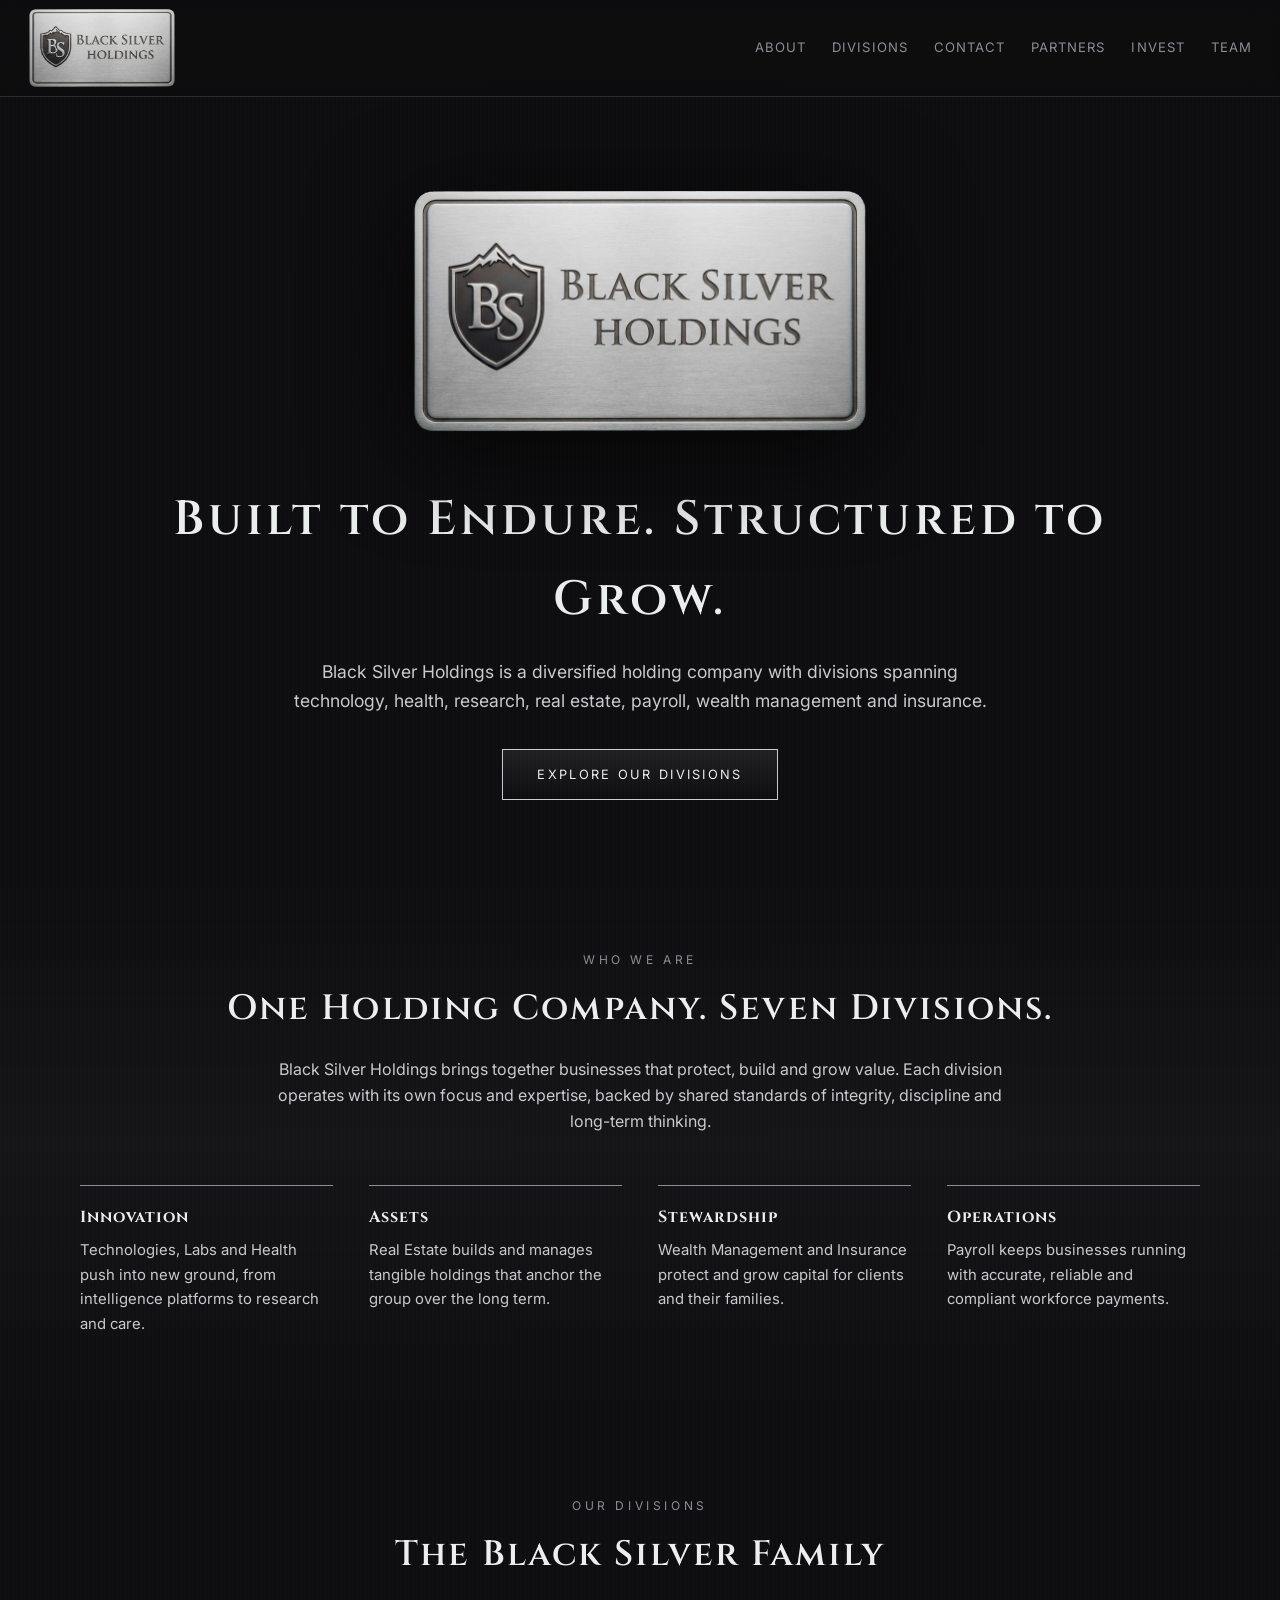
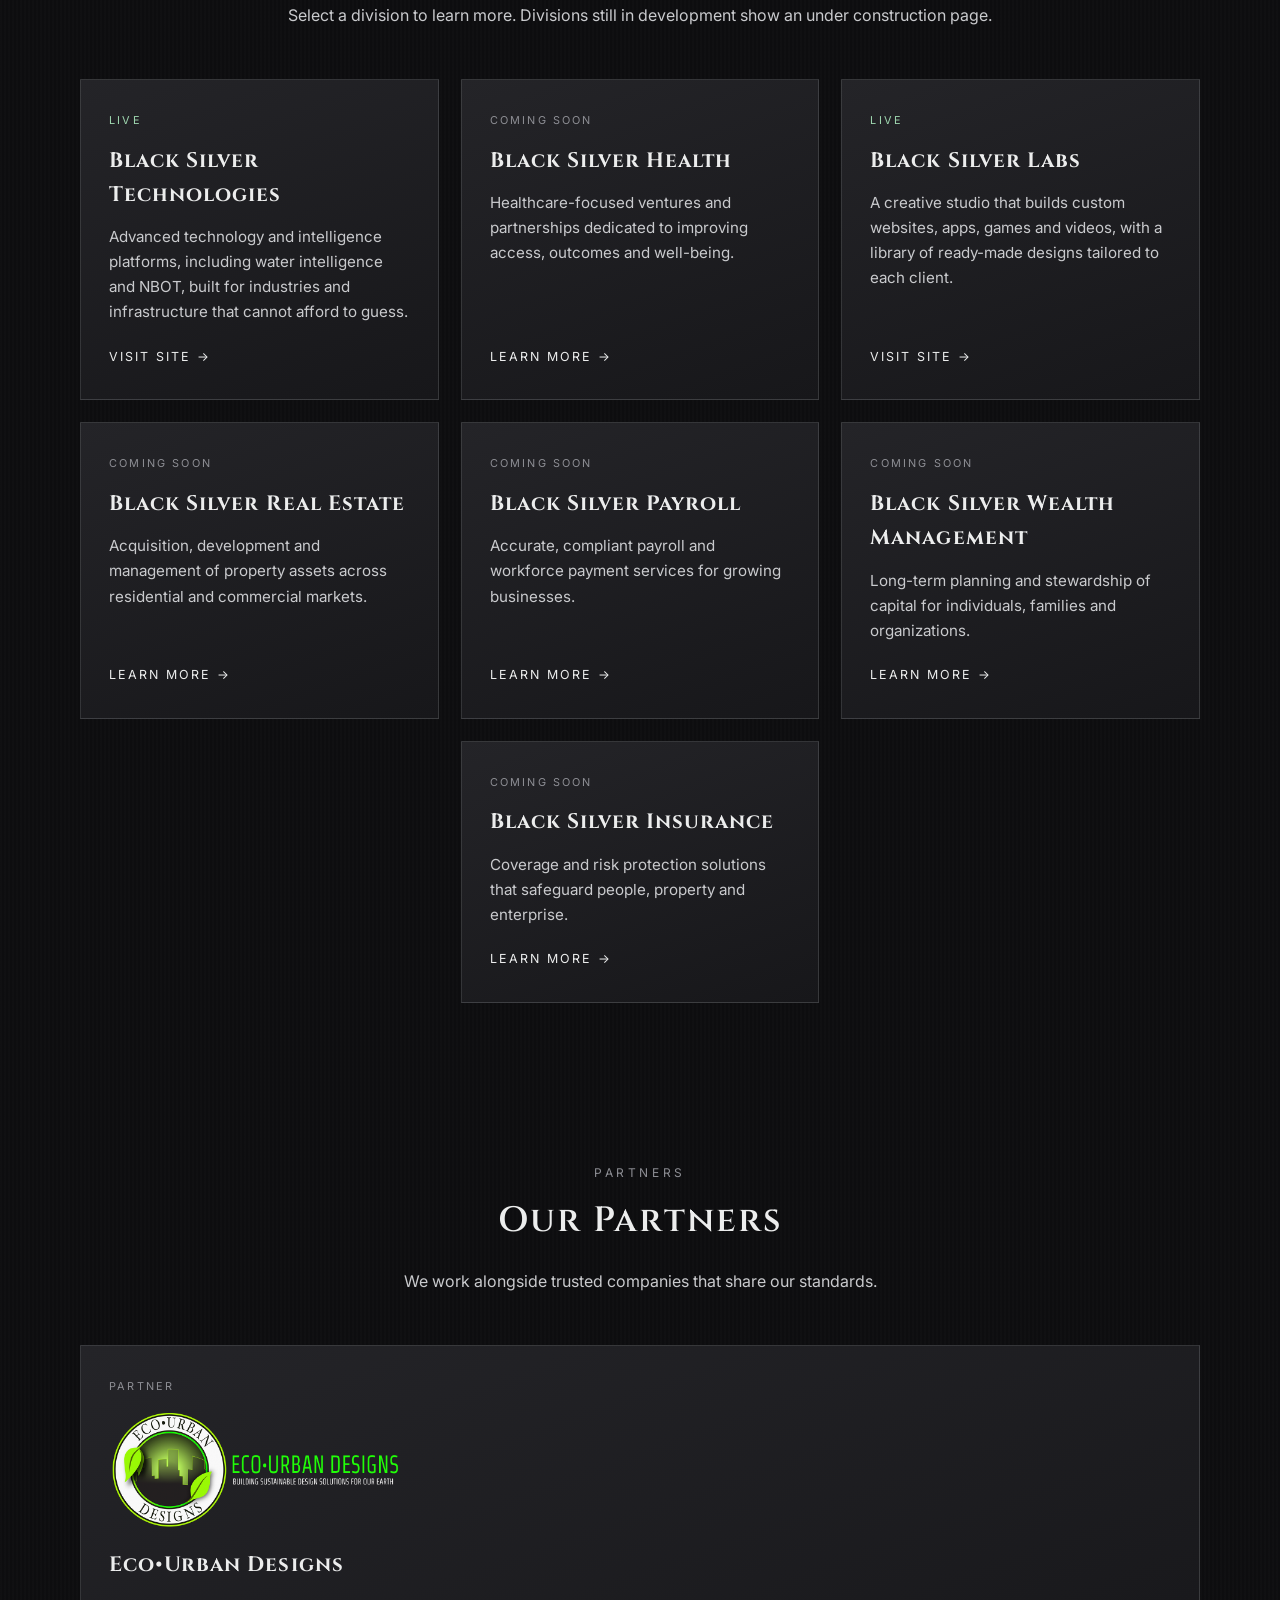
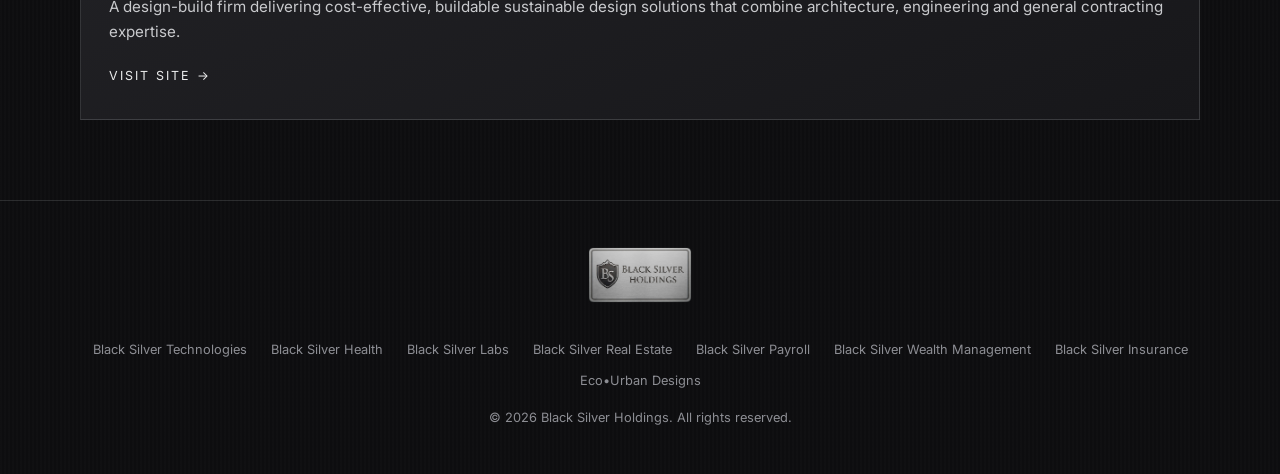
==== public/index.html @ cf9d197f "Center Insurance card under Payroll Co-Authored-By: Claude Sonnet 5.5 <noreply@anthropic.com>" ====
<!doctype html>
<html lang="en"><head><meta charset="utf-8"><meta name="viewport" content="width=device-width,initial-scale=1">
<title>Black Silver Holdings</title><meta name="description" content="Black Silver Holdings: a holding company across technology, health, labs, real estate, payroll, wealth management and insurance.">
<link rel="icon" href="assets/logo-shield.png">
<link rel="preconnect" href="https://fonts.googleapis.com"><link rel="preconnect" href="https://fonts.gstatic.com" crossorigin>
<link href="https://fonts.googleapis.com/css2?family=Cinzel:wght@500;600&family=Inter:wght@400;500&display=swap" rel="stylesheet">
<link rel="stylesheet" href="styles.css"></head><body>
<header class="nav"><div class="wrap"><a class="brand" href="/"><img src="assets/logo-holdings.png" alt="Black Silver Holdings"></a>
<nav><ul><li><a href="/#about">About</a></li><li><a href="/#divisions">Divisions</a></li><li><a href="/#contact">Contact</a></li><li><a href="/#partners">Partners</a></li><li><a href="invest.html">Invest</a></li><li><a href="team.html">Team</a></li></ul></nav></div></header>

<main>
<section class="hero"><div class="wrap"><img src="assets/logo-holdings.png" alt="Black Silver Holdings">
<h1>Built to Endure. Structured to Grow.</h1>
<p>Black Silver Holdings is a diversified holding company with divisions spanning technology, health, research, real estate, payroll, wealth management and insurance.</p>
<a class="btn" href="#divisions">Explore Our Divisions</a></div></section>
<section id="about" class="about"><div class="wrap"><div class="eyebrow">Who We Are</div><h2>One Holding Company. Seven Divisions.</h2>
<p class="lead">Black Silver Holdings brings together businesses that protect, build and grow value. Each division operates with its own focus and expertise, backed by shared standards of integrity, discipline and long-term thinking.</p>
<div class="cols"><div><h4>Innovation</h4><p>Technologies, Labs and Health push into new ground, from intelligence platforms to research and care.</p></div>
<div><h4>Assets</h4><p>Real Estate builds and manages tangible holdings that anchor the group over the long term.</p></div>
<div><h4>Stewardship</h4><p>Wealth Management and Insurance protect and grow capital for clients and their families.</p></div>
<div><h4>Operations</h4><p>Payroll keeps businesses running with accurate, reliable and compliant workforce payments.</p></div></div></div></section>
<section id="divisions"><div class="wrap"><div class="eyebrow">Our Divisions</div><h2>The Black Silver Family</h2>
<p class="lead">Select a division to learn more. Divisions still in development show an under construction page.</p>
<div class="grid">
<a class="card" href="https://thetechofblacksilver.futuristic-site.workers.dev"><span class="tag live">Live</span><h3>Black Silver Technologies</h3><p>Advanced technology and intelligence platforms, including water intelligence and NBOT, built for industries and infrastructure that cannot afford to guess.</p><span class="go">Visit site</span></a>
<a class="card" href="health.html"><span class="tag ">Coming Soon</span><h3>Black Silver Health</h3><p>Healthcare-focused ventures and partnerships dedicated to improving access, outcomes and well-being.</p><span class="go">Learn more</span></a>
<a class="card" href="https://blacksilverlabs.pages.dev" rel=noopener><span class="tag live">Live</span><h3>Black Silver Labs</h3><p>A creative studio that builds custom websites, apps, games and videos, with a library of ready-made designs tailored to each client.</p><span class="go">Visit site</span></a>
<a class="card" href="real-estate.html"><span class="tag ">Coming Soon</span><h3>Black Silver Real Estate</h3><p>Acquisition, development and management of property assets across residential and commercial markets.</p><span class="go">Learn more</span></a>
<a class="card" href="payroll.html"><span class="tag ">Coming Soon</span><h3>Black Silver Payroll</h3><p>Accurate, compliant payroll and workforce payment services for growing businesses.</p><span class="go">Learn more</span></a>
<a class="card" href="wealth-management.html"><span class="tag ">Coming Soon</span><h3>Black Silver Wealth Management</h3><p>Long-term planning and stewardship of capital for individuals, families and organizations.</p><span class="go">Learn more</span></a>
<a class="card ins" href="insurance.html"><span class="tag ">Coming Soon</span><h3>Black Silver Insurance</h3><p>Coverage and risk protection solutions that safeguard people, property and enterprise.</p><span class="go">Learn more</span></a>
</div></div></section>
<section id="partners"><div class="wrap"><div class="eyebrow">Partners</div><h2>Our Partners</h2>
<p class="lead">We work alongside trusted companies that share our standards.</p>
<div class="grid"><a class="card" href="https://eco-urbandesigns.com/" target="_blank" rel="noopener"><span class="tag">Partner</span><img class="plogo" src="assets/eco-urban-logo.png" alt="Eco-Urban Designs"><h3>Eco&bull;Urban Designs</h3><p>A design-build firm delivering cost-effective, buildable sustainable design solutions that combine architecture, engineering and general contracting expertise.</p><span class="go">Visit site</span></a></div></div></section>
</main>
<footer id="contact"><div class="wrap"><img src="assets/logo-holdings.png" alt="Black Silver Holdings">
<ul><li><a href="https://thetechofblacksilver.futuristic-site.workers.dev" rel=noopener>Black Silver Technologies</a></li><li><a href="health.html">Black Silver Health</a></li><li><a href="https://blacksilverlabs.pages.dev" rel=noopener>Black Silver Labs</a></li><li><a href="real-estate.html">Black Silver Real Estate</a></li><li><a href="payroll.html">Black Silver Payroll</a></li><li><a href="wealth-management.html">Black Silver Wealth Management</a></li><li><a href="insurance.html">Black Silver Insurance</a></li><li><a href="https://eco-urbandesigns.com/" rel="noopener" target="_blank">Eco&bull;Urban Designs</a></li></ul><p>&copy; 2026 Black Silver Holdings. All rights reserved.</p></div></footer></body></html>
---- public/styles.css ----
:root{
  --ink:#0d0d0f; --charcoal:#17171a; --graphite:#242428; --steel:#3a3a40;
  --silver:#c9cacd; --silver-hi:#eceded; --silver-dim:#8d8e94; --line:rgba(201,202,205,.16);
  --serif:'Cinzel','Trajan Pro','Times New Roman',serif; --sans:'Inter','Helvetica Neue',Arial,sans-serif;
}
*{box-sizing:border-box;margin:0;padding:0}
html{scroll-behavior:smooth}
body{font-family:var(--sans);background:var(--ink);color:var(--silver);line-height:1.65;-webkit-font-smoothing:antialiased;
  background-image:radial-gradient(1200px 600px at 50% -10%,rgba(201,202,205,.10),transparent 60%),
  repeating-linear-gradient(90deg,rgba(255,255,255,.012) 0 2px,transparent 2px 4px)}
a{color:inherit;text-decoration:none}
.wrap{width:min(1120px,92%);margin:0 auto}
header.nav{position:sticky;top:0;z-index:20;background:rgba(13,13,15,.85);backdrop-filter:blur(10px);border-bottom:1px solid var(--line)}
.nav .wrap{display:flex;align-items:center;justify-content:space-between;height:96px;width:100%;padding:0 28px}
.brand{display:flex;align-items:center;gap:12px;font-family:var(--serif);letter-spacing:.12em;color:var(--silver-hi);font-size:.95rem}
.brand img{height:80px;width:auto;display:block}
nav ul{display:flex;gap:26px;list-style:none;font-size:.82rem;letter-spacing:.08em;text-transform:uppercase}
nav a{color:var(--silver-dim);transition:color .2s}nav a:hover{color:var(--silver-hi)}
.hero{text-align:center;padding:90px 0 70px}
.hero img{width:min(460px,80%);height:auto;filter:drop-shadow(0 20px 50px rgba(0,0,0,.7))}
.hero h1{font-family:var(--serif);font-weight:600;font-size:clamp(1.8rem,4.2vw,3rem);letter-spacing:.08em;color:var(--silver-hi);margin:38px 0 18px}
.hero p{max-width:720px;margin:0 auto;font-size:1.1rem;color:var(--silver)}
.btn{display:inline-block;margin-top:34px;padding:14px 34px;border:1px solid var(--silver);color:var(--silver-hi);font-size:.8rem;letter-spacing:.18em;text-transform:uppercase;
  background:linear-gradient(180deg,rgba(255,255,255,.08),rgba(255,255,255,0));transition:.25s}
.btn:hover{background:var(--silver-hi);color:var(--ink)}
section{padding:80px 0}
.eyebrow{font-size:.75rem;letter-spacing:.3em;text-transform:uppercase;color:var(--silver-dim);text-align:center}
h2{font-family:var(--serif);font-weight:600;text-align:center;color:var(--silver-hi);font-size:clamp(1.5rem,3vw,2.2rem);letter-spacing:.06em;margin:10px 0 18px}
.lead{max-width:760px;margin:0 auto 50px;text-align:center;color:var(--silver)}
.grid{display:grid;grid-template-columns:repeat(auto-fit,minmax(300px,1fr));gap:22px}
.card{position:relative;display:flex;flex-direction:column;padding:32px 28px;border:1px solid var(--line);
  background:linear-gradient(160deg,var(--graphite),var(--charcoal));transition:transform .25s,border-color .25s,box-shadow .25s}
.card:hover{transform:translateY(-4px);border-color:var(--silver);box-shadow:0 18px 40px rgba(0,0,0,.55)}
.card .tag{font-size:.68rem;letter-spacing:.2em;text-transform:uppercase;color:var(--silver-dim);margin-bottom:14px}
.card .tag.live{color:#9fd8b0}
.card h3{font-family:var(--serif);font-size:1.3rem;color:var(--silver-hi);letter-spacing:.05em;margin-bottom:12px}
.card p{font-size:.95rem;color:var(--silver);flex:1}
.card .go{margin-top:22px;font-size:.78rem;letter-spacing:.16em;text-transform:uppercase;color:var(--silver-hi)}
.card .go::after{content:" \2192"}
.about{background:linear-gradient(180deg,transparent,rgba(255,255,255,.03),transparent)}
.cols{display:grid;grid-template-columns:repeat(auto-fit,minmax(240px,1fr));gap:36px;margin-top:20px}
.cols div{border-top:1px solid var(--silver-dim);padding-top:18px}
.cols h4{font-family:var(--serif);color:var(--silver-hi);letter-spacing:.06em;margin-bottom:8px}
.cols p{font-size:.93rem}
footer{border-top:1px solid var(--line);padding:46px 0;text-align:center;font-size:.8rem;color:var(--silver-dim)}
footer img{height:56px;margin-bottom:14px;opacity:.9}
footer ul{list-style:none;display:flex;flex-wrap:wrap;justify-content:center;gap:10px 24px;margin:16px 0}
footer a:hover{color:var(--silver-hi)}
.uc{min-height:calc(100vh - 96px - 150px);display:flex;align-items:center;justify-content:center;text-align:center;padding:60px 0}
.uc img{width:110px;margin-bottom:26px}
.uc h1{font-family:var(--serif);color:var(--silver-hi);font-size:clamp(1.8rem,4vw,2.8rem);letter-spacing:.08em;margin:6px 0 14px}
.uc .bar{width:200px;height:3px;margin:24px auto;background:linear-gradient(90deg,transparent,var(--silver),transparent)}
.uc p{max-width:520px;margin:0 auto}
@media(max-width:760px){.nav .wrap{height:76px;padding:0 14px}.brand img{height:62px}nav ul{display:none}.hero{padding-top:50px}}
.plogo{width:100%;max-width:300px;height:auto;margin:0 0 18px}
@media(min-width:1030px){.card.ins{grid-column:2}}
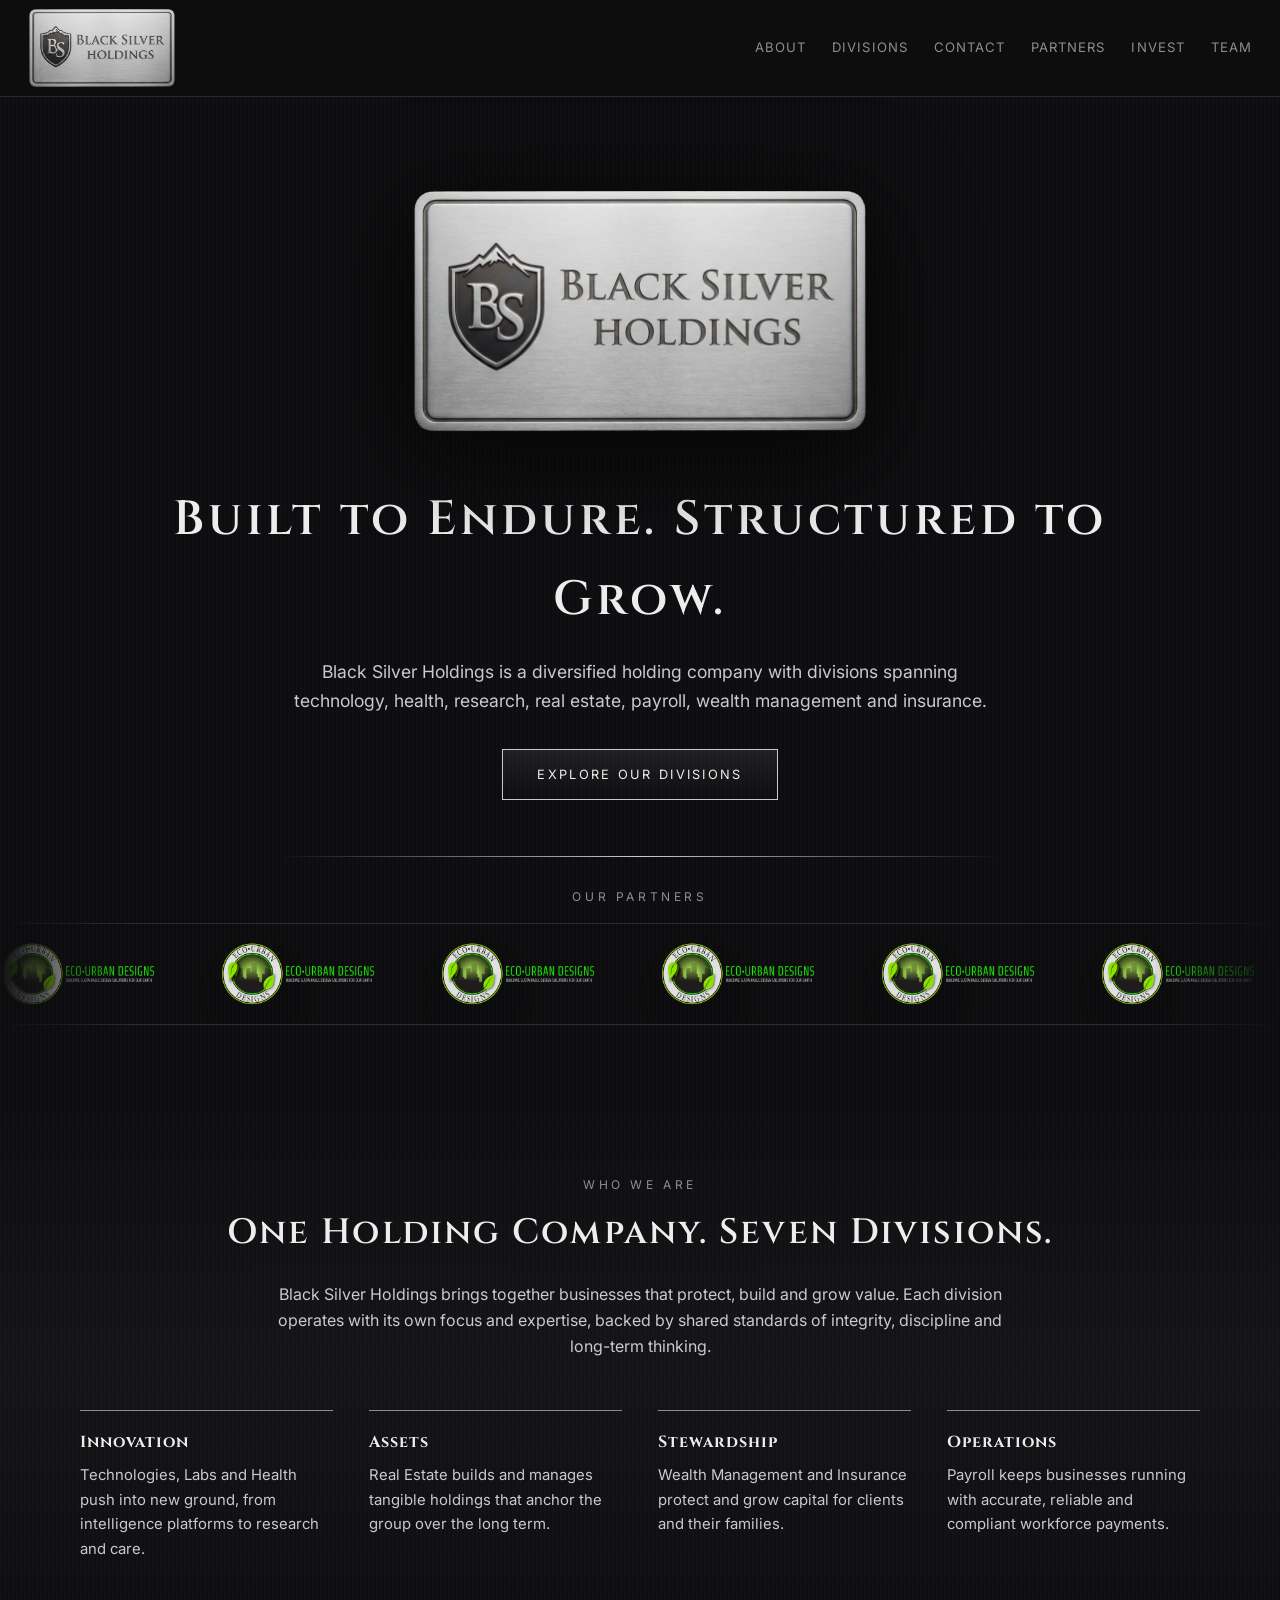
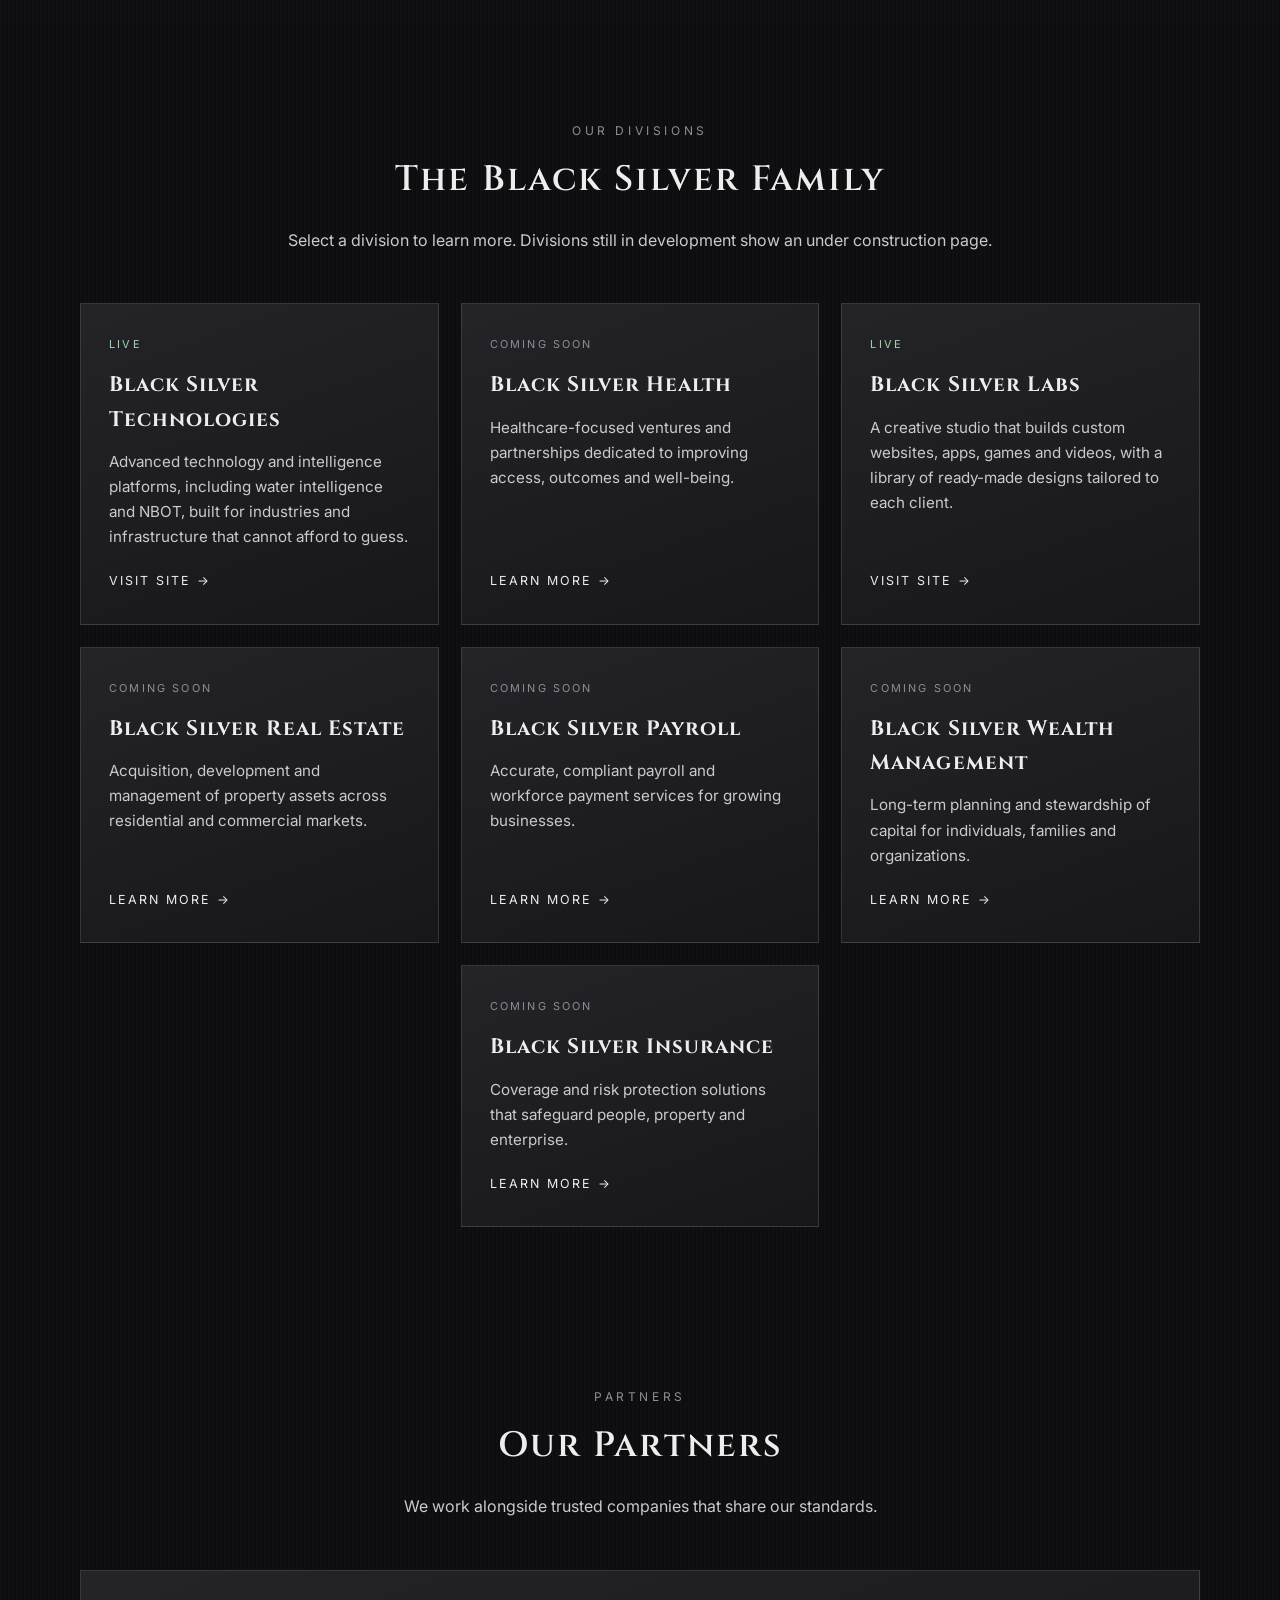
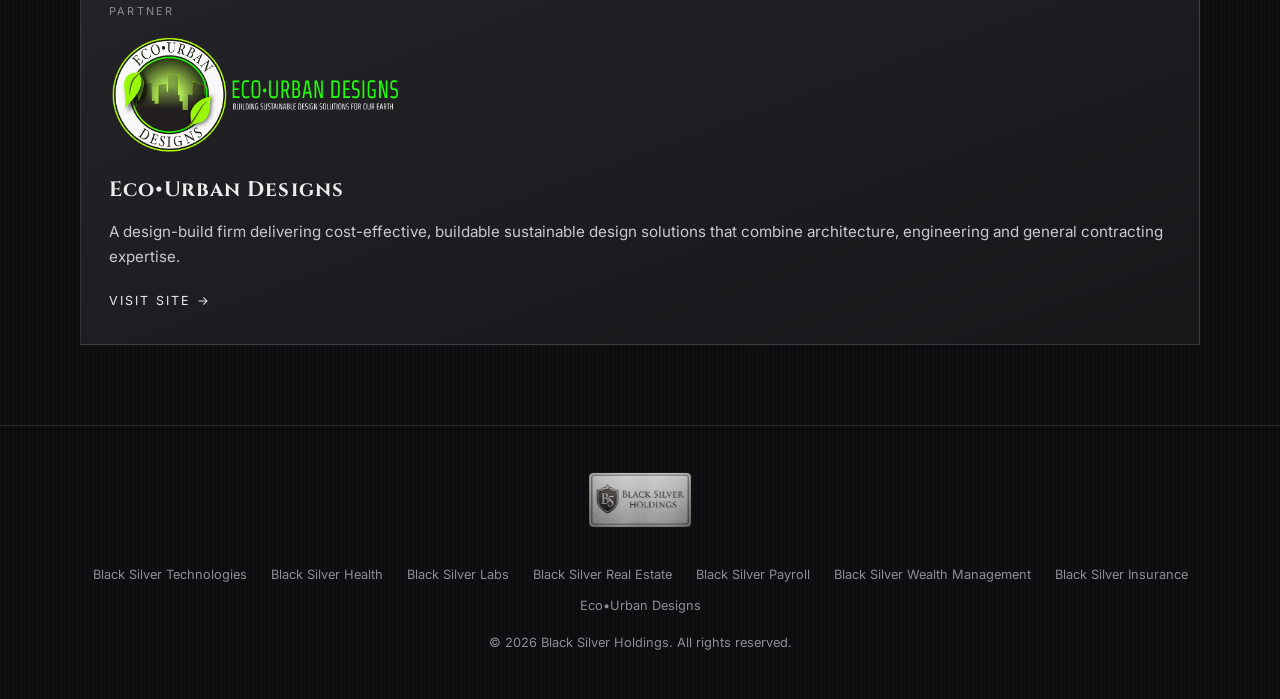
==== commit 5b0b78f4: "Add separator and scrolling partners strip under hero Co-Authored-By: Claude Sonnet 5.5 <noreply@ant" ====
--- a/public/index.html
+++ b/public/index.html
@@ -12,7 +12,10 @@
 <section class="hero"><div class="wrap"><img src="assets/logo-holdings.png" alt="Black Silver Holdings">
 <h1>Built to Endure. Structured to Grow.</h1>
 <p>Black Silver Holdings is a diversified holding company with divisions spanning technology, health, research, real estate, payroll, wealth management and insurance.</p>
-<a class="btn" href="#divisions">Explore Our Divisions</a></div></section>
+<a class="btn" href="#divisions">Explore Our Divisions</a></div>
+<div class="sep"></div>
+<div class="ticker" aria-label="Partners"><div class="eyebrow">Our Partners</div><div class="marq"><div class="track"><a class="pitem" href="https://eco-urbandesigns.com/" target="_blank" rel="noopener"><img src="assets/eco-urban-logo.png" alt="Eco-Urban Designs"></a><a class="pitem" href="https://eco-urbandesigns.com/" target="_blank" rel="noopener"><img src="assets/eco-urban-logo.png" alt="Eco-Urban Designs"></a><a class="pitem" href="https://eco-urbandesigns.com/" target="_blank" rel="noopener"><img src="assets/eco-urban-logo.png" alt="Eco-Urban Designs"></a><a class="pitem" href="https://eco-urbandesigns.com/" target="_blank" rel="noopener"><img src="assets/eco-urban-logo.png" alt="Eco-Urban Designs"></a><a class="pitem" href="https://eco-urbandesigns.com/" target="_blank" rel="noopener"><img src="assets/eco-urban-logo.png" alt="Eco-Urban Designs"></a><a class="pitem" href="https://eco-urbandesigns.com/" target="_blank" rel="noopener"><img src="assets/eco-urban-logo.png" alt="Eco-Urban Designs"></a></div><div class="track" aria-hidden="true"><a class="pitem" href="https://eco-urbandesigns.com/" target="_blank" rel="noopener"><img src="assets/eco-urban-logo.png" alt="Eco-Urban Designs"></a><a class="pitem" href="https://eco-urbandesigns.com/" target="_blank" rel="noopener"><img src="assets/eco-urban-logo.png" alt="Eco-Urban Designs"></a><a class="pitem" href="https://eco-urbandesigns.com/" target="_blank" rel="noopener"><img src="assets/eco-urban-logo.png" alt="Eco-Urban Designs"></a><a class="pitem" href="https://eco-urbandesigns.com/" target="_blank" rel="noopener"><img src="assets/eco-urban-logo.png" alt="Eco-Urban Designs"></a><a class="pitem" href="https://eco-urbandesigns.com/" target="_blank" rel="noopener"><img src="assets/eco-urban-logo.png" alt="Eco-Urban Designs"></a><a class="pitem" href="https://eco-urbandesigns.com/" target="_blank" rel="noopener"><img src="assets/eco-urban-logo.png" alt="Eco-Urban Designs"></a></div></div></div>
+</section>
 <section id="about" class="about"><div class="wrap"><div class="eyebrow">Who We Are</div><h2>One Holding Company. Seven Divisions.</h2>
 <p class="lead">Black Silver Holdings brings together businesses that protect, build and grow value. Each division operates with its own focus and expertise, backed by shared standards of integrity, discipline and long-term thinking.</p>
 <div class="cols"><div><h4>Innovation</h4><p>Technologies, Labs and Health push into new ground, from intelligence platforms to research and care.</p></div>
--- a/public/styles.css
+++ b/public/styles.css
@@ -54,3 +54,12 @@
 @media(max-width:760px){.nav .wrap{height:76px;padding:0 14px}.brand img{height:62px}nav ul{display:none}.hero{padding-top:50px}}
 .plogo{width:100%;max-width:300px;height:auto;margin:0 0 18px}
 @media(min-width:1030px){.card.ins{grid-column:2}}
+.sep{width:min(720px,80%);height:1px;margin:56px auto 30px;background:linear-gradient(90deg,transparent,var(--silver),transparent)}
+.ticker .eyebrow{margin-bottom:16px}
+.marq{display:flex;overflow:hidden;border-top:1px solid var(--line);border-bottom:1px solid var(--line);padding:18px 0;
+  -webkit-mask-image:linear-gradient(90deg,transparent,#000 10%,#000 90%,transparent);mask-image:linear-gradient(90deg,transparent,#000 10%,#000 90%,transparent)}
+.track{display:flex;flex-shrink:0;align-items:center;min-width:100%;justify-content:space-around;gap:60px;padding-right:60px;animation:scroll 28s linear infinite}
+.pitem img{height:64px;width:auto;display:block;opacity:.9;transition:opacity .2s}.pitem:hover img{opacity:1}
+.marq:hover .track{animation-play-state:paused}
+@keyframes scroll{to{transform:translateX(-100%)}}
+@media(prefers-reduced-motion:reduce){.track{animation:none}}
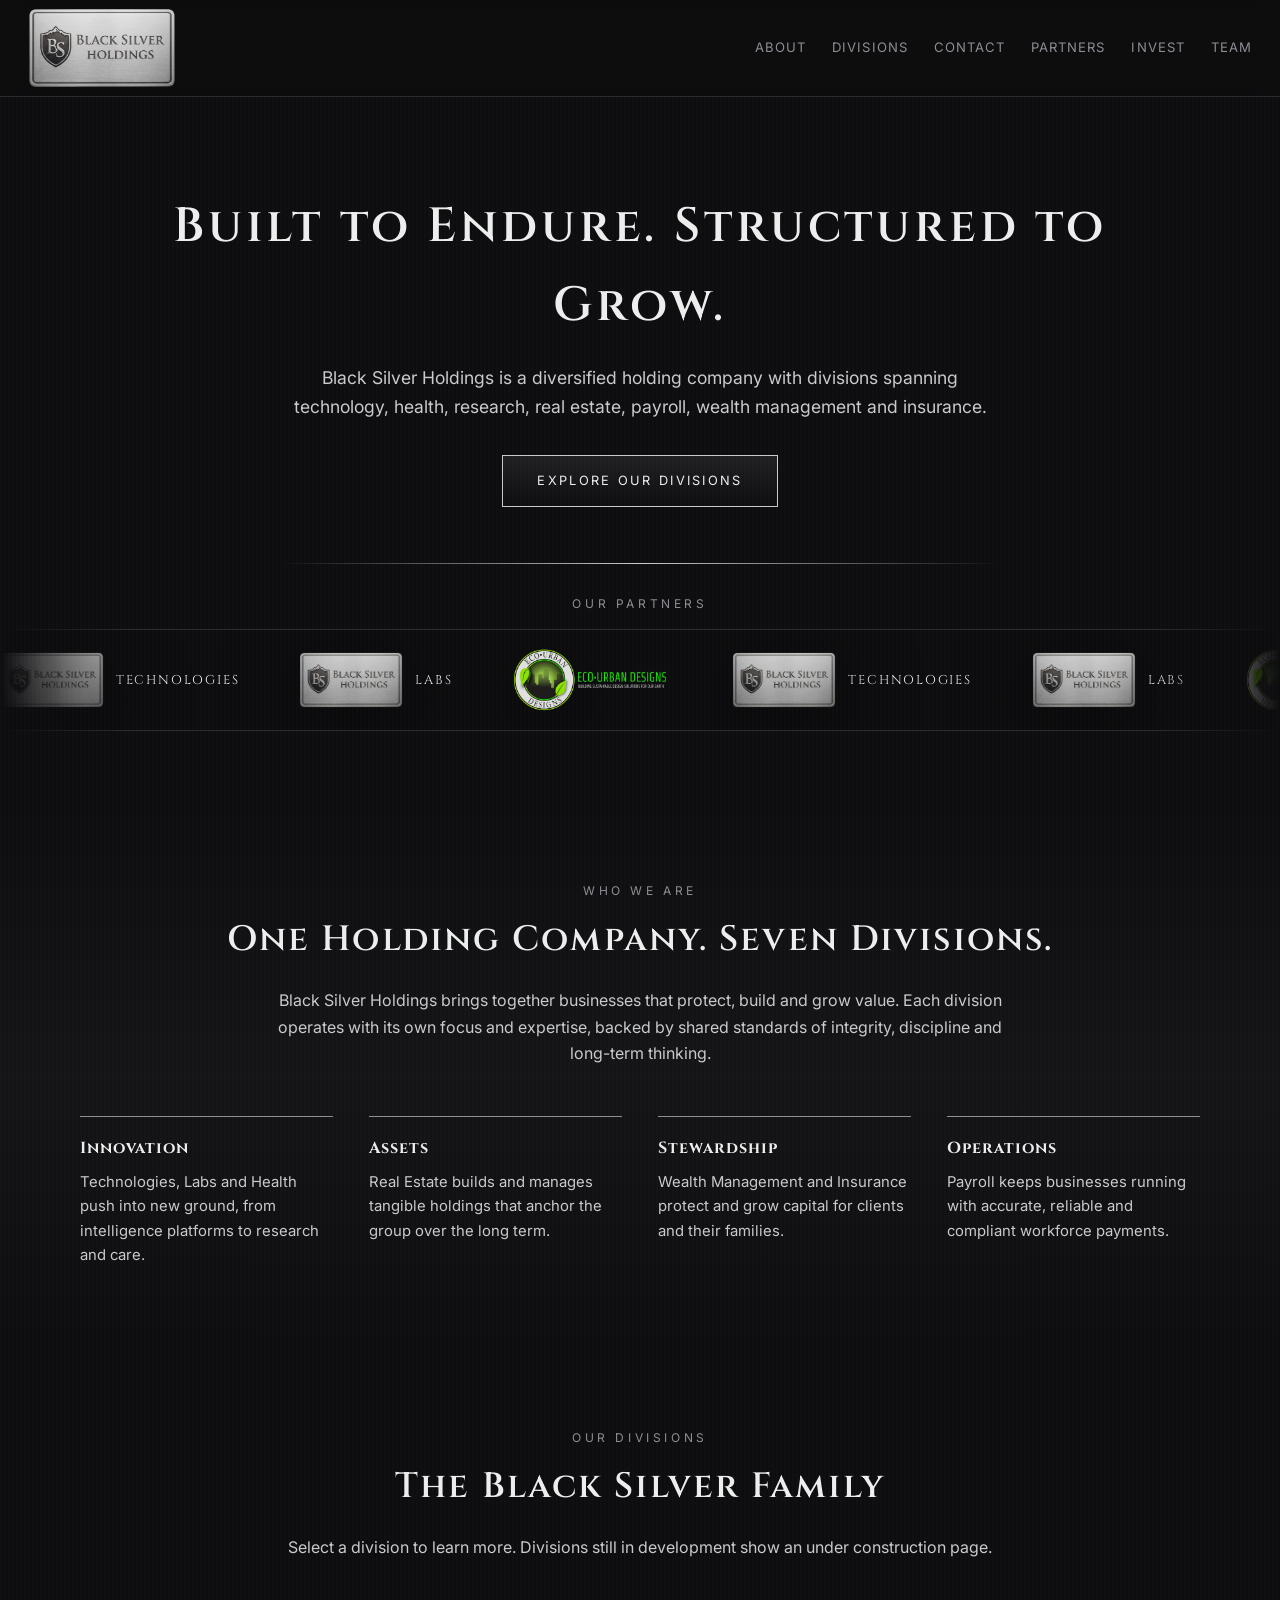
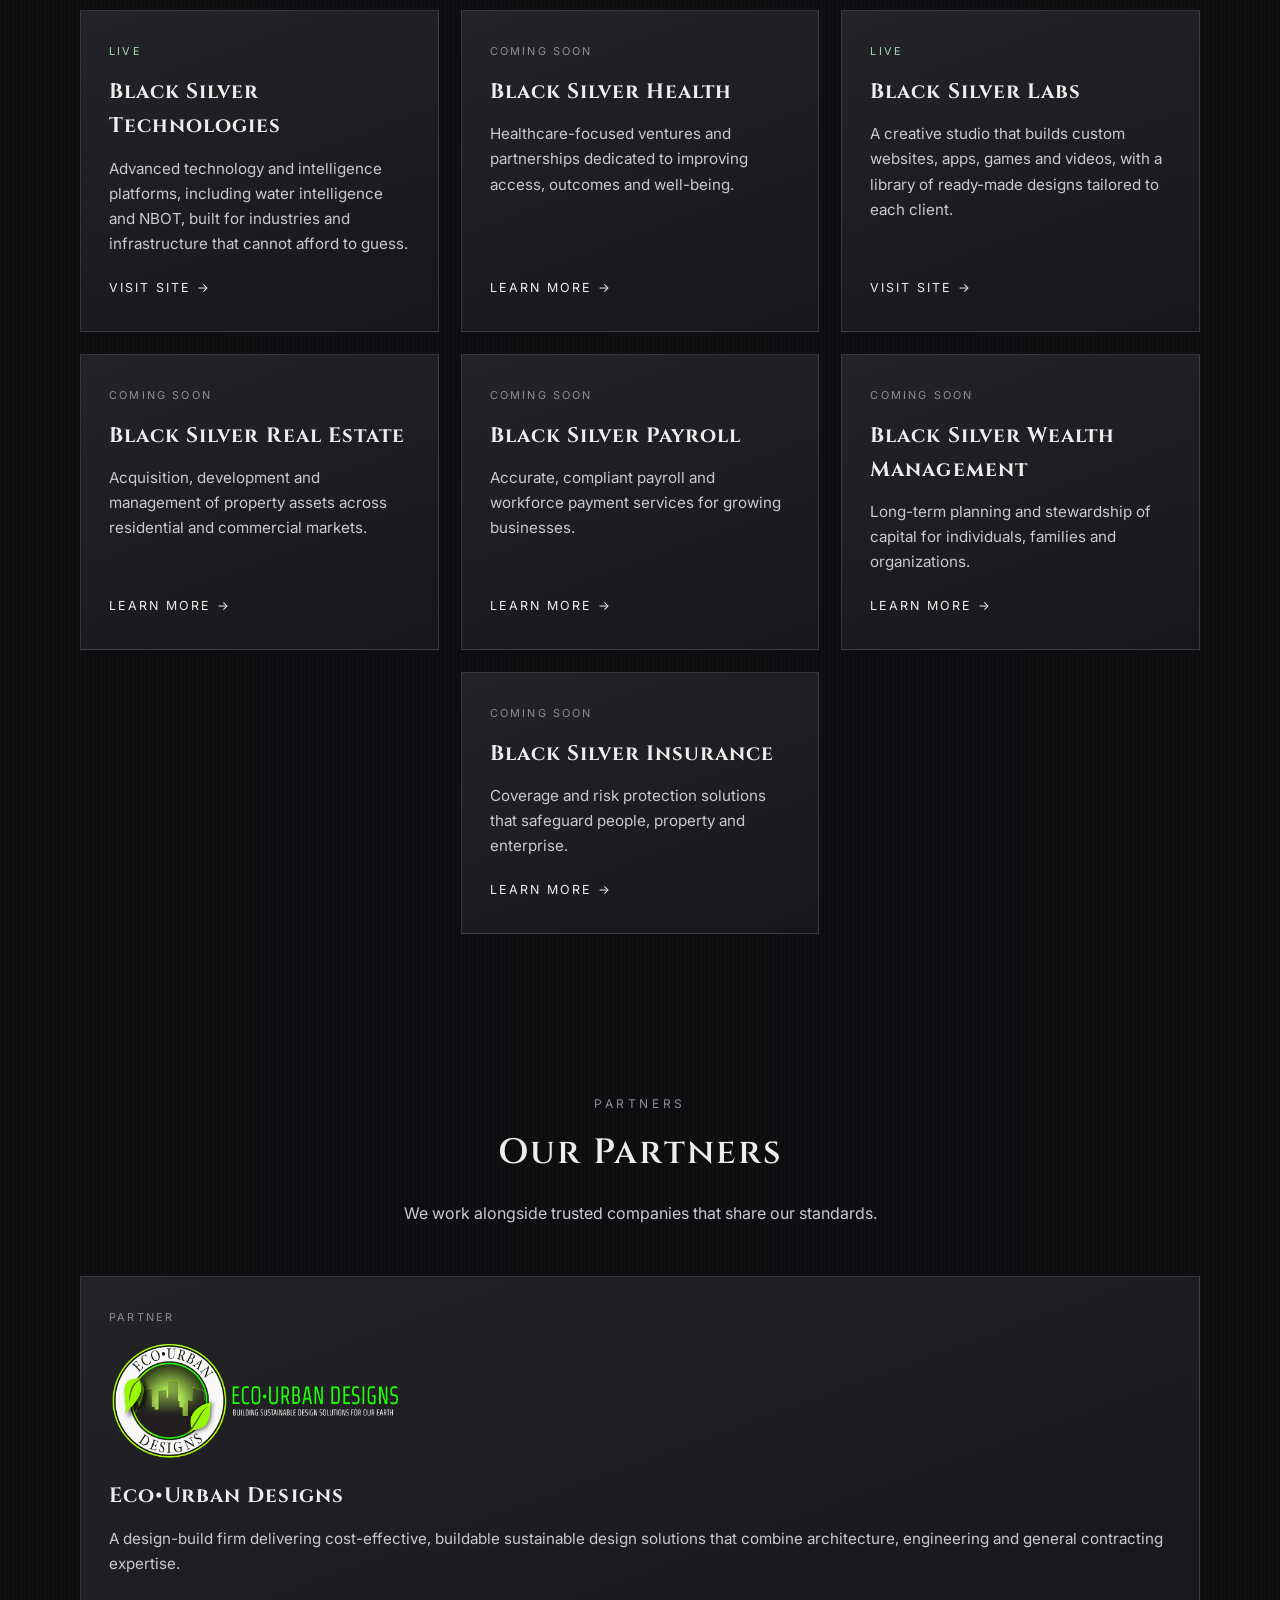
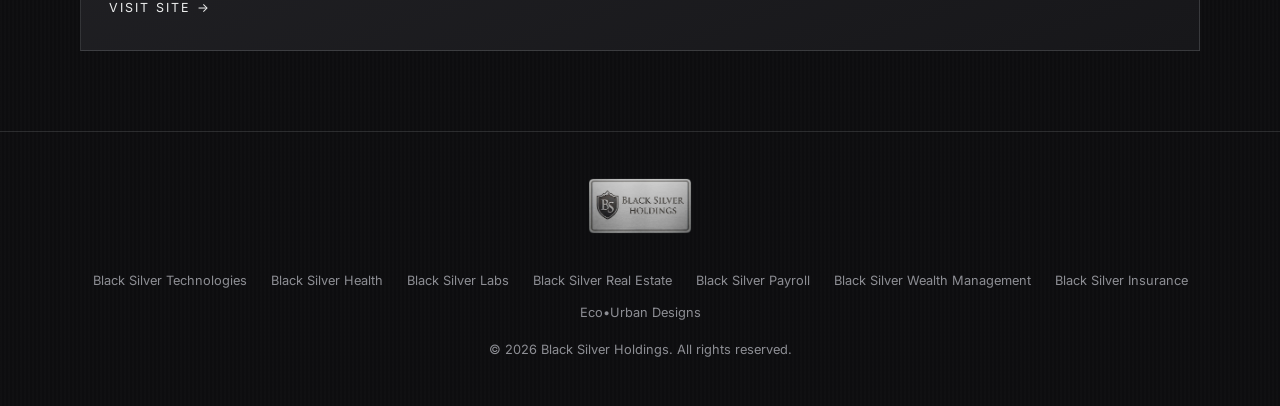
==== commit 5256a61b: "Add Technologies and Labs to partners strip, remove hero logo Co-Authored-By: Claude Sonnet 5.5 <nor" ====
--- a/public/index.html
+++ b/public/index.html
@@ -9,12 +9,12 @@
 <nav><ul><li><a href="/#about">About</a></li><li><a href="/#divisions">Divisions</a></li><li><a href="/#contact">Contact</a></li><li><a href="/#partners">Partners</a></li><li><a href="invest.html">Invest</a></li><li><a href="team.html">Team</a></li></ul></nav></div></header>
 
 <main>
-<section class="hero"><div class="wrap"><img src="assets/logo-holdings.png" alt="Black Silver Holdings">
+<section class="hero"><div class="wrap">
 <h1>Built to Endure. Structured to Grow.</h1>
 <p>Black Silver Holdings is a diversified holding company with divisions spanning technology, health, research, real estate, payroll, wealth management and insurance.</p>
 <a class="btn" href="#divisions">Explore Our Divisions</a></div>
 <div class="sep"></div>
-<div class="ticker" aria-label="Partners"><div class="eyebrow">Our Partners</div><div class="marq"><div class="track"><a class="pitem" href="https://eco-urbandesigns.com/" target="_blank" rel="noopener"><img src="assets/eco-urban-logo.png" alt="Eco-Urban Designs"></a><a class="pitem" href="https://eco-urbandesigns.com/" target="_blank" rel="noopener"><img src="assets/eco-urban-logo.png" alt="Eco-Urban Designs"></a><a class="pitem" href="https://eco-urbandesigns.com/" target="_blank" rel="noopener"><img src="assets/eco-urban-logo.png" alt="Eco-Urban Designs"></a><a class="pitem" href="https://eco-urbandesigns.com/" target="_blank" rel="noopener"><img src="assets/eco-urban-logo.png" alt="Eco-Urban Designs"></a><a class="pitem" href="https://eco-urbandesigns.com/" target="_blank" rel="noopener"><img src="assets/eco-urban-logo.png" alt="Eco-Urban Designs"></a><a class="pitem" href="https://eco-urbandesigns.com/" target="_blank" rel="noopener"><img src="assets/eco-urban-logo.png" alt="Eco-Urban Designs"></a></div><div class="track" aria-hidden="true"><a class="pitem" href="https://eco-urbandesigns.com/" target="_blank" rel="noopener"><img src="assets/eco-urban-logo.png" alt="Eco-Urban Designs"></a><a class="pitem" href="https://eco-urbandesigns.com/" target="_blank" rel="noopener"><img src="assets/eco-urban-logo.png" alt="Eco-Urban Designs"></a><a class="pitem" href="https://eco-urbandesigns.com/" target="_blank" rel="noopener"><img src="assets/eco-urban-logo.png" alt="Eco-Urban Designs"></a><a class="pitem" href="https://eco-urbandesigns.com/" target="_blank" rel="noopener"><img src="assets/eco-urban-logo.png" alt="Eco-Urban Designs"></a><a class="pitem" href="https://eco-urbandesigns.com/" target="_blank" rel="noopener"><img src="assets/eco-urban-logo.png" alt="Eco-Urban Designs"></a><a class="pitem" href="https://eco-urbandesigns.com/" target="_blank" rel="noopener"><img src="assets/eco-urban-logo.png" alt="Eco-Urban Designs"></a></div></div></div>
+<div class="ticker" aria-label="Partners"><div class="eyebrow">Our Partners</div><div class="marq"><div class="track"><a class="pitem bs" href="https://thetechofblacksilver.futuristic-site.workers.dev" target="_blank" rel="noopener"><img src="assets/logo-holdings.png" alt="Black Silver Technologies"><span>Technologies</span></a><a class="pitem bs" href="https://blacksilverlabs.pages.dev" target="_blank" rel="noopener"><img src="assets/logo-holdings.png" alt="Black Silver Labs"><span>Labs</span></a><a class="pitem" href="https://eco-urbandesigns.com/" target="_blank" rel="noopener"><img src="assets/eco-urban-logo.png" alt="Eco-Urban Designs"></a><a class="pitem bs" href="https://thetechofblacksilver.futuristic-site.workers.dev" target="_blank" rel="noopener"><img src="assets/logo-holdings.png" alt="Black Silver Technologies"><span>Technologies</span></a><a class="pitem bs" href="https://blacksilverlabs.pages.dev" target="_blank" rel="noopener"><img src="assets/logo-holdings.png" alt="Black Silver Labs"><span>Labs</span></a><a class="pitem" href="https://eco-urbandesigns.com/" target="_blank" rel="noopener"><img src="assets/eco-urban-logo.png" alt="Eco-Urban Designs"></a><a class="pitem bs" href="https://thetechofblacksilver.futuristic-site.workers.dev" target="_blank" rel="noopener"><img src="assets/logo-holdings.png" alt="Black Silver Technologies"><span>Technologies</span></a><a class="pitem bs" href="https://blacksilverlabs.pages.dev" target="_blank" rel="noopener"><img src="assets/logo-holdings.png" alt="Black Silver Labs"><span>Labs</span></a><a class="pitem" href="https://eco-urbandesigns.com/" target="_blank" rel="noopener"><img src="assets/eco-urban-logo.png" alt="Eco-Urban Designs"></a></div><div class="track" aria-hidden="true"><a class="pitem bs" href="https://thetechofblacksilver.futuristic-site.workers.dev" target="_blank" rel="noopener"><img src="assets/logo-holdings.png" alt="Black Silver Technologies"><span>Technologies</span></a><a class="pitem bs" href="https://blacksilverlabs.pages.dev" target="_blank" rel="noopener"><img src="assets/logo-holdings.png" alt="Black Silver Labs"><span>Labs</span></a><a class="pitem" href="https://eco-urbandesigns.com/" target="_blank" rel="noopener"><img src="assets/eco-urban-logo.png" alt="Eco-Urban Designs"></a><a class="pitem bs" href="https://thetechofblacksilver.futuristic-site.workers.dev" target="_blank" rel="noopener"><img src="assets/logo-holdings.png" alt="Black Silver Technologies"><span>Technologies</span></a><a class="pitem bs" href="https://blacksilverlabs.pages.dev" target="_blank" rel="noopener"><img src="assets/logo-holdings.png" alt="Black Silver Labs"><span>Labs</span></a><a class="pitem" href="https://eco-urbandesigns.com/" target="_blank" rel="noopener"><img src="assets/eco-urban-logo.png" alt="Eco-Urban Designs"></a><a class="pitem bs" href="https://thetechofblacksilver.futuristic-site.workers.dev" target="_blank" rel="noopener"><img src="assets/logo-holdings.png" alt="Black Silver Technologies"><span>Technologies</span></a><a class="pitem bs" href="https://blacksilverlabs.pages.dev" target="_blank" rel="noopener"><img src="assets/logo-holdings.png" alt="Black Silver Labs"><span>Labs</span></a><a class="pitem" href="https://eco-urbandesigns.com/" target="_blank" rel="noopener"><img src="assets/eco-urban-logo.png" alt="Eco-Urban Designs"></a></div></div></div>
 </section>
 <section id="about" class="about"><div class="wrap"><div class="eyebrow">Who We Are</div><h2>One Holding Company. Seven Divisions.</h2>
 <p class="lead">Black Silver Holdings brings together businesses that protect, build and grow value. Each division operates with its own focus and expertise, backed by shared standards of integrity, discipline and long-term thinking.</p>
--- a/public/styles.css
+++ b/public/styles.css
@@ -18,7 +18,7 @@
 nav a{color:var(--silver-dim);transition:color .2s}nav a:hover{color:var(--silver-hi)}
 .hero{text-align:center;padding:90px 0 70px}
 .hero img{width:min(460px,80%);height:auto;filter:drop-shadow(0 20px 50px rgba(0,0,0,.7))}
-.hero h1{font-family:var(--serif);font-weight:600;font-size:clamp(1.8rem,4.2vw,3rem);letter-spacing:.08em;color:var(--silver-hi);margin:38px 0 18px}
+.hero h1{font-family:var(--serif);font-weight:600;font-size:clamp(1.8rem,4.2vw,3rem);letter-spacing:.08em;color:var(--silver-hi);margin:0 0 18px}
 .hero p{max-width:720px;margin:0 auto;font-size:1.1rem;color:var(--silver)}
 .btn{display:inline-block;margin-top:34px;padding:14px 34px;border:1px solid var(--silver);color:var(--silver-hi);font-size:.8rem;letter-spacing:.18em;text-transform:uppercase;
   background:linear-gradient(180deg,rgba(255,255,255,.08),rgba(255,255,255,0));transition:.25s}
@@ -63,3 +63,4 @@
 .marq:hover .track{animation-play-state:paused}
 @keyframes scroll{to{transform:translateX(-100%)}}
 @media(prefers-reduced-motion:reduce){.track{animation:none}}
+.pitem.bs{display:flex;align-items:center;gap:12px}.pitem.bs img{height:56px}.pitem.bs span{font-family:var(--serif);letter-spacing:.14em;text-transform:uppercase;color:var(--silver-hi);font-size:.8rem}
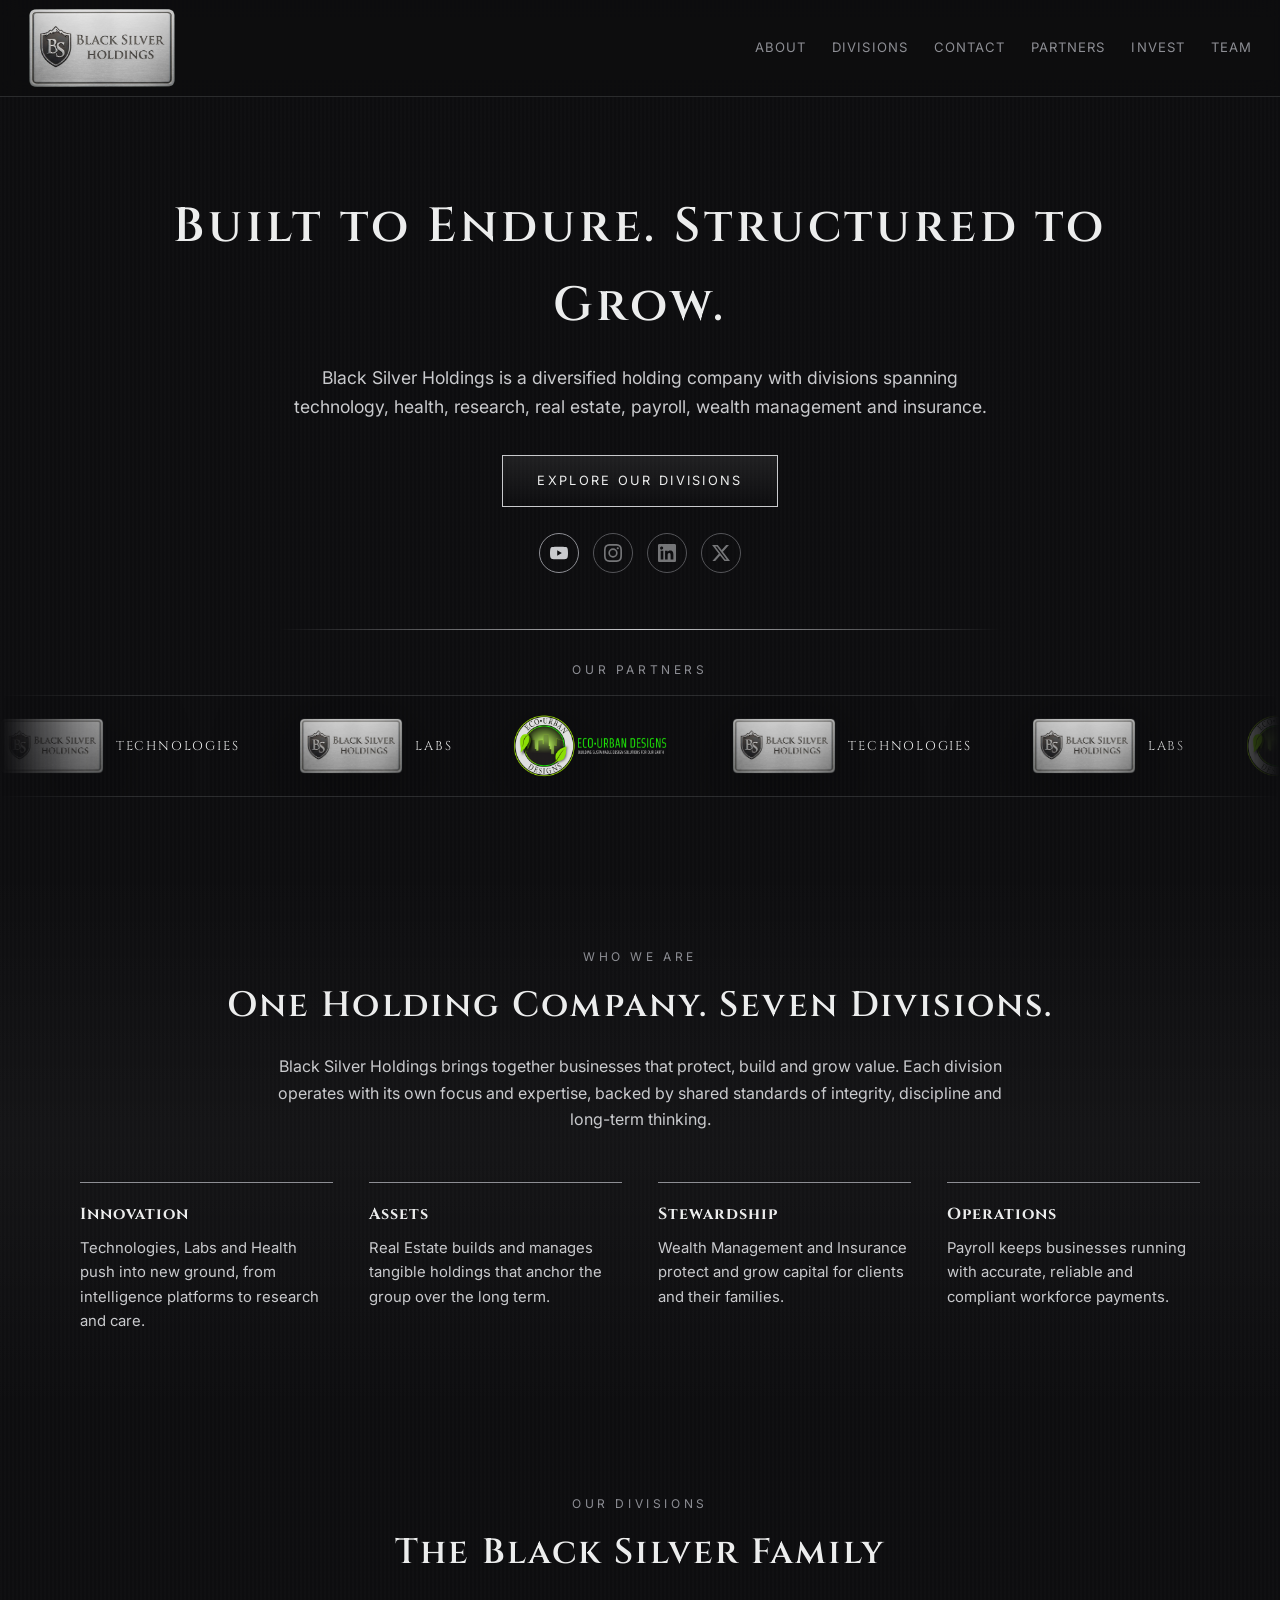
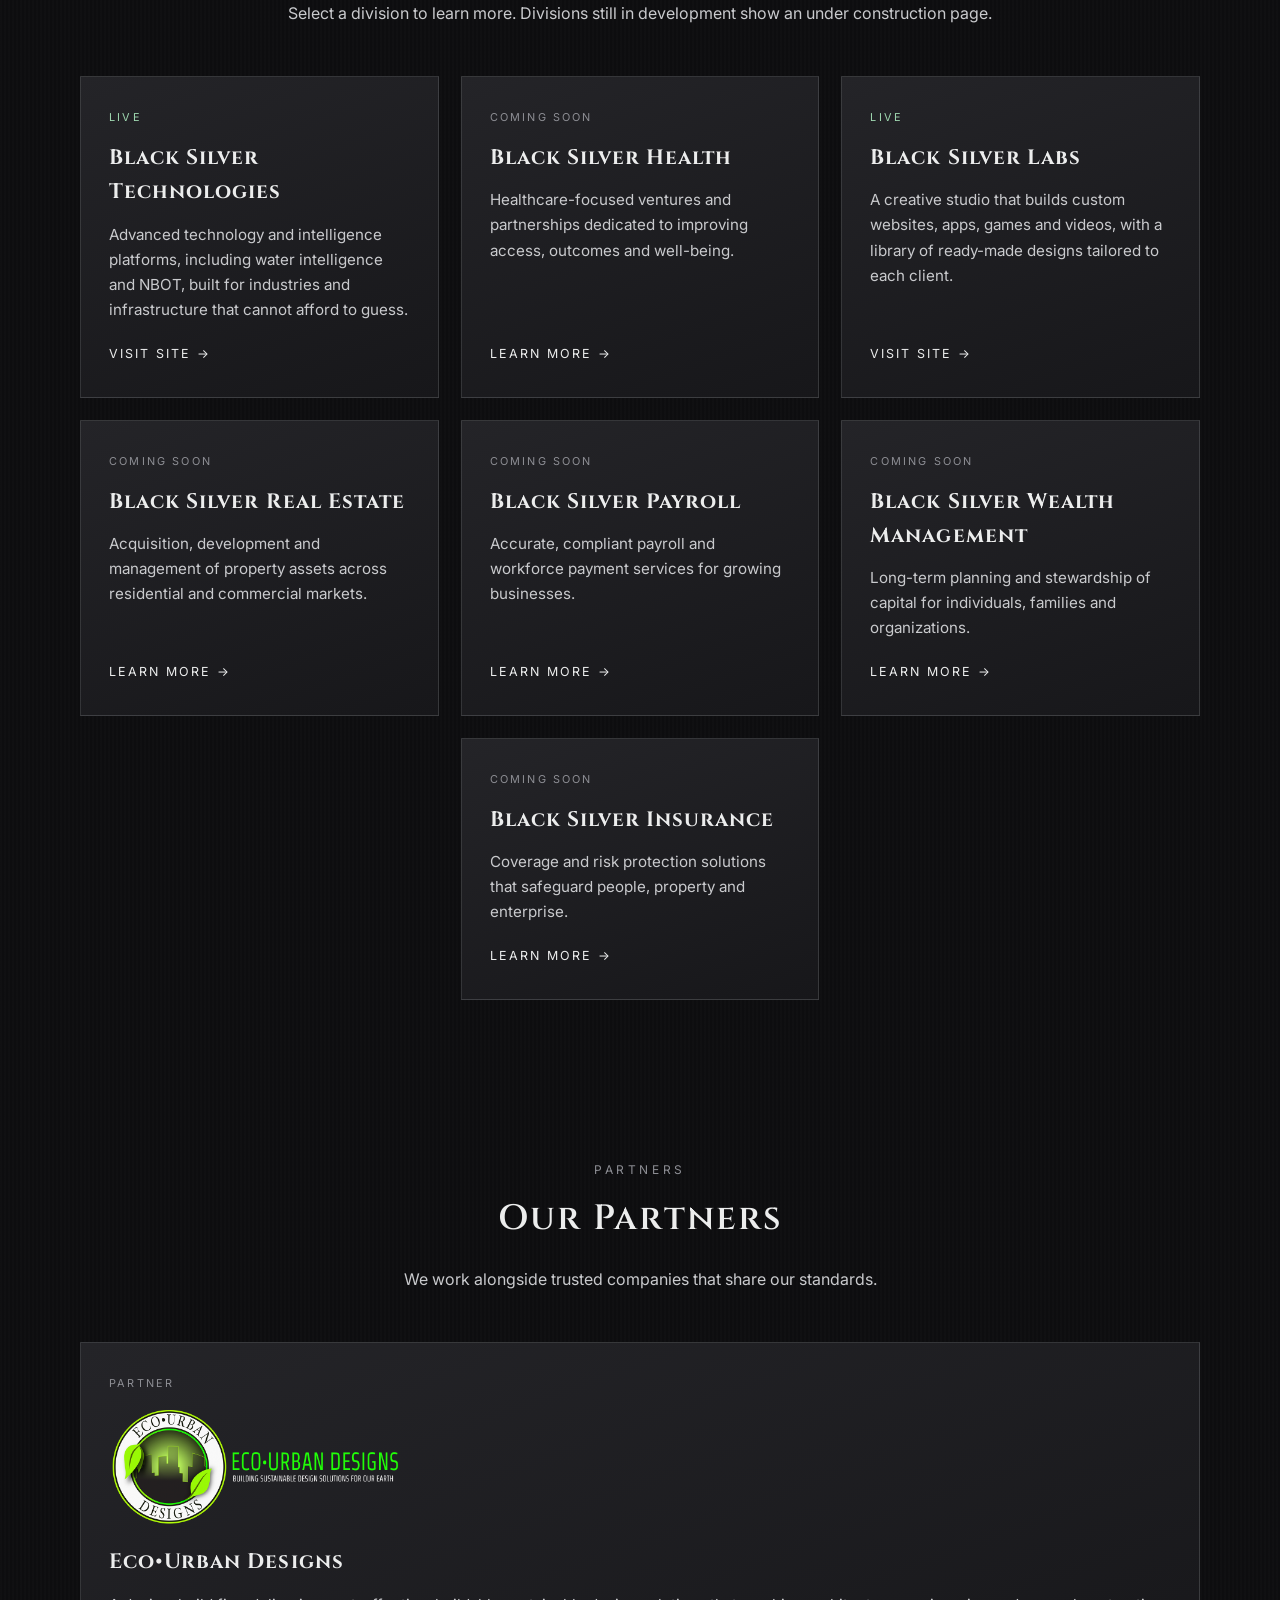
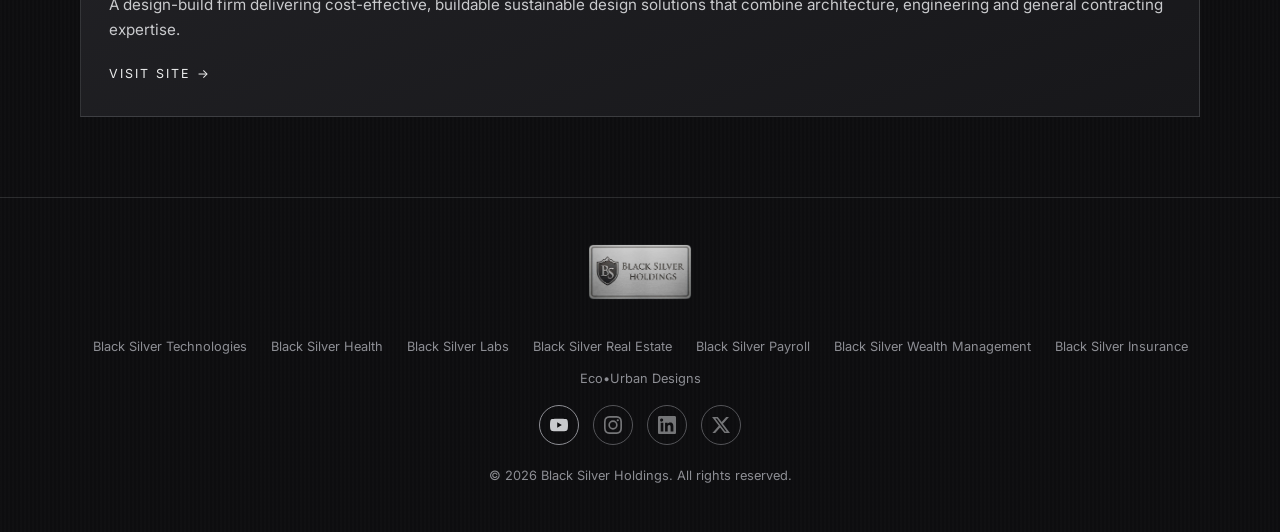
==== commit 467d8e7c: "Add social icons Co-Authored-By: Claude Sonnet 5.5 <noreply@anthropic.com>" ====
--- a/public/index.html
+++ b/public/index.html
@@ -12,7 +12,7 @@
 <section class="hero"><div class="wrap">
 <h1>Built to Endure. Structured to Grow.</h1>
 <p>Black Silver Holdings is a diversified holding company with divisions spanning technology, health, research, real estate, payroll, wealth management and insurance.</p>
-<a class="btn" href="#divisions">Explore Our Divisions</a></div>
+<a class="btn" href="#divisions">Explore Our Divisions</a><div class="social"><a href="https://www.youtube.com/@BlackSilverHoldings" target="_blank" rel="noopener" aria-label="YouTube"><svg viewBox="0 0 24 24" fill="currentColor"><path d="M23.5 6.2a3 3 0 0 0-2.1-2.1C19.5 3.6 12 3.6 12 3.6s-7.5 0-9.4.5A3 3 0 0 0 .5 6.2C0 8.1 0 12 0 12s0 3.9.5 5.8a3 3 0 0 0 2.1 2.1c1.9.5 9.4.5 9.4.5s7.5 0 9.4-.5a3 3 0 0 0 2.1-2.1c.5-1.9.5-5.8.5-5.8s0-3.9-.5-5.8zM9.6 15.6V8.4l6.2 3.6-6.2 3.6z"/></svg></a><a href="#" class="soon" title="Link coming soon" aria-label="Instagram"><svg viewBox="0 0 24 24" fill="currentColor"><path d="M12 2.2c3.2 0 3.6 0 4.8.1 3.3.1 4.8 1.7 4.9 4.9.1 1.3.1 1.6.1 4.8s0 3.6-.1 4.8c-.1 3.2-1.7 4.8-4.9 4.9-1.3.1-1.6.1-4.8.1s-3.6 0-4.8-.1c-3.3-.1-4.8-1.7-4.9-4.9C2.2 15.6 2.2 15.2 2.2 12s0-3.6.1-4.8C2.4 3.9 4 2.4 7.2 2.3c1.2-.1 1.6-.1 4.8-.1zM12 0C8.7 0 8.3 0 7.1.1 2.7.3.3 2.7.1 7.1 0 8.3 0 8.7 0 12s0 3.7.1 4.9c.2 4.4 2.6 6.8 7 7C8.3 24 8.7 24 12 24s3.7 0 4.9-.1c4.4-.2 6.8-2.6 7-7 .1-1.2.1-1.6.1-4.9s0-3.7-.1-4.9c-.2-4.4-2.6-6.8-7-7C15.7 0 15.3 0 12 0zm0 5.8a6.2 6.2 0 1 0 0 12.4 6.2 6.2 0 0 0 0-12.4zM12 16a4 4 0 1 1 0-8 4 4 0 0 1 0 8zm6.4-11.8a1.4 1.4 0 1 0 0 2.9 1.4 1.4 0 0 0 0-2.9z"/></svg></a><a href="#" class="soon" title="Link coming soon" aria-label="LinkedIn"><svg viewBox="0 0 24 24" fill="currentColor"><path d="M20.4 20.5h-3.6v-5.6c0-1.3 0-3-1.8-3s-2.1 1.4-2.1 2.9v5.7H9.4V9h3.4v1.6c.5-.9 1.6-1.8 3.4-1.8 3.6 0 4.3 2.4 4.3 5.5v6.2zM5.3 7.4a2.1 2.1 0 1 1 0-4.1 2.1 2.1 0 0 1 0 4.1zm1.8 13.1H3.6V9h3.5v11.5zM22.2 0H1.8C.8 0 0 .8 0 1.7v20.6c0 .9.8 1.7 1.8 1.7h20.4c1 0 1.8-.8 1.8-1.7V1.7C24 .8 23.2 0 22.2 0z"/></svg></a><a href="#" class="soon" title="Link coming soon" aria-label="X"><svg viewBox="0 0 24 24" fill="currentColor"><path d="M18.9 1.2h3.7l-8 9.2 9.4 12.4h-7.4l-5.8-7.6-6.6 7.6H.5l8.6-9.8L.1 1.2h7.6l5.2 6.9 6-6.9zm-1.3 19.4h2L6.5 3.3H4.3l13.3 17.3z"/></svg></a></div></div>
 <div class="sep"></div>
 <div class="ticker" aria-label="Partners"><div class="eyebrow">Our Partners</div><div class="marq"><div class="track"><a class="pitem bs" href="https://thetechofblacksilver.futuristic-site.workers.dev" target="_blank" rel="noopener"><img src="assets/logo-holdings.png" alt="Black Silver Technologies"><span>Technologies</span></a><a class="pitem bs" href="https://blacksilverlabs.pages.dev" target="_blank" rel="noopener"><img src="assets/logo-holdings.png" alt="Black Silver Labs"><span>Labs</span></a><a class="pitem" href="https://eco-urbandesigns.com/" target="_blank" rel="noopener"><img src="assets/eco-urban-logo.png" alt="Eco-Urban Designs"></a><a class="pitem bs" href="https://thetechofblacksilver.futuristic-site.workers.dev" target="_blank" rel="noopener"><img src="assets/logo-holdings.png" alt="Black Silver Technologies"><span>Technologies</span></a><a class="pitem bs" href="https://blacksilverlabs.pages.dev" target="_blank" rel="noopener"><img src="assets/logo-holdings.png" alt="Black Silver Labs"><span>Labs</span></a><a class="pitem" href="https://eco-urbandesigns.com/" target="_blank" rel="noopener"><img src="assets/eco-urban-logo.png" alt="Eco-Urban Designs"></a><a class="pitem bs" href="https://thetechofblacksilver.futuristic-site.workers.dev" target="_blank" rel="noopener"><img src="assets/logo-holdings.png" alt="Black Silver Technologies"><span>Technologies</span></a><a class="pitem bs" href="https://blacksilverlabs.pages.dev" target="_blank" rel="noopener"><img src="assets/logo-holdings.png" alt="Black Silver Labs"><span>Labs</span></a><a class="pitem" href="https://eco-urbandesigns.com/" target="_blank" rel="noopener"><img src="assets/eco-urban-logo.png" alt="Eco-Urban Designs"></a></div><div class="track" aria-hidden="true"><a class="pitem bs" href="https://thetechofblacksilver.futuristic-site.workers.dev" target="_blank" rel="noopener"><img src="assets/logo-holdings.png" alt="Black Silver Technologies"><span>Technologies</span></a><a class="pitem bs" href="https://blacksilverlabs.pages.dev" target="_blank" rel="noopener"><img src="assets/logo-holdings.png" alt="Black Silver Labs"><span>Labs</span></a><a class="pitem" href="https://eco-urbandesigns.com/" target="_blank" rel="noopener"><img src="assets/eco-urban-logo.png" alt="Eco-Urban Designs"></a><a class="pitem bs" href="https://thetechofblacksilver.futuristic-site.workers.dev" target="_blank" rel="noopener"><img src="assets/logo-holdings.png" alt="Black Silver Technologies"><span>Technologies</span></a><a class="pitem bs" href="https://blacksilverlabs.pages.dev" target="_blank" rel="noopener"><img src="assets/logo-holdings.png" alt="Black Silver Labs"><span>Labs</span></a><a class="pitem" href="https://eco-urbandesigns.com/" target="_blank" rel="noopener"><img src="assets/eco-urban-logo.png" alt="Eco-Urban Designs"></a><a class="pitem bs" href="https://thetechofblacksilver.futuristic-site.workers.dev" target="_blank" rel="noopener"><img src="assets/logo-holdings.png" alt="Black Silver Technologies"><span>Technologies</span></a><a class="pitem bs" href="https://blacksilverlabs.pages.dev" target="_blank" rel="noopener"><img src="assets/logo-holdings.png" alt="Black Silver Labs"><span>Labs</span></a><a class="pitem" href="https://eco-urbandesigns.com/" target="_blank" rel="noopener"><img src="assets/eco-urban-logo.png" alt="Eco-Urban Designs"></a></div></div></div>
 </section>
@@ -38,4 +38,4 @@
 <div class="grid"><a class="card" href="https://eco-urbandesigns.com/" target="_blank" rel="noopener"><span class="tag">Partner</span><img class="plogo" src="assets/eco-urban-logo.png" alt="Eco-Urban Designs"><h3>Eco&bull;Urban Designs</h3><p>A design-build firm delivering cost-effective, buildable sustainable design solutions that combine architecture, engineering and general contracting expertise.</p><span class="go">Visit site</span></a></div></div></section>
 </main>
 <footer id="contact"><div class="wrap"><img src="assets/logo-holdings.png" alt="Black Silver Holdings">
-<ul><li><a href="https://thetechofblacksilver.futuristic-site.workers.dev" rel=noopener>Black Silver Technologies</a></li><li><a href="health.html">Black Silver Health</a></li><li><a href="https://blacksilverlabs.pages.dev" rel=noopener>Black Silver Labs</a></li><li><a href="real-estate.html">Black Silver Real Estate</a></li><li><a href="payroll.html">Black Silver Payroll</a></li><li><a href="wealth-management.html">Black Silver Wealth Management</a></li><li><a href="insurance.html">Black Silver Insurance</a></li><li><a href="https://eco-urbandesigns.com/" rel="noopener" target="_blank">Eco&bull;Urban Designs</a></li></ul><p>&copy; 2026 Black Silver Holdings. All rights reserved.</p></div></footer></body></html>+<ul><li><a href="https://thetechofblacksilver.futuristic-site.workers.dev" rel=noopener>Black Silver Technologies</a></li><li><a href="health.html">Black Silver Health</a></li><li><a href="https://blacksilverlabs.pages.dev" rel=noopener>Black Silver Labs</a></li><li><a href="real-estate.html">Black Silver Real Estate</a></li><li><a href="payroll.html">Black Silver Payroll</a></li><li><a href="wealth-management.html">Black Silver Wealth Management</a></li><li><a href="insurance.html">Black Silver Insurance</a></li><li><a href="https://eco-urbandesigns.com/" rel="noopener" target="_blank">Eco&bull;Urban Designs</a></li></ul><div class="social"><a href="https://www.youtube.com/@BlackSilverHoldings" target="_blank" rel="noopener" aria-label="YouTube"><svg viewBox="0 0 24 24" fill="currentColor"><path d="M23.5 6.2a3 3 0 0 0-2.1-2.1C19.5 3.6 12 3.6 12 3.6s-7.5 0-9.4.5A3 3 0 0 0 .5 6.2C0 8.1 0 12 0 12s0 3.9.5 5.8a3 3 0 0 0 2.1 2.1c1.9.5 9.4.5 9.4.5s7.5 0 9.4-.5a3 3 0 0 0 2.1-2.1c.5-1.9.5-5.8.5-5.8s0-3.9-.5-5.8zM9.6 15.6V8.4l6.2 3.6-6.2 3.6z"/></svg></a><a href="#" class="soon" title="Link coming soon" aria-label="Instagram"><svg viewBox="0 0 24 24" fill="currentColor"><path d="M12 2.2c3.2 0 3.6 0 4.8.1 3.3.1 4.8 1.7 4.9 4.9.1 1.3.1 1.6.1 4.8s0 3.6-.1 4.8c-.1 3.2-1.7 4.8-4.9 4.9-1.3.1-1.6.1-4.8.1s-3.6 0-4.8-.1c-3.3-.1-4.8-1.7-4.9-4.9C2.2 15.6 2.2 15.2 2.2 12s0-3.6.1-4.8C2.4 3.9 4 2.4 7.2 2.3c1.2-.1 1.6-.1 4.8-.1zM12 0C8.7 0 8.3 0 7.1.1 2.7.3.3 2.7.1 7.1 0 8.3 0 8.7 0 12s0 3.7.1 4.9c.2 4.4 2.6 6.8 7 7C8.3 24 8.7 24 12 24s3.7 0 4.9-.1c4.4-.2 6.8-2.6 7-7 .1-1.2.1-1.6.1-4.9s0-3.7-.1-4.9c-.2-4.4-2.6-6.8-7-7C15.7 0 15.3 0 12 0zm0 5.8a6.2 6.2 0 1 0 0 12.4 6.2 6.2 0 0 0 0-12.4zM12 16a4 4 0 1 1 0-8 4 4 0 0 1 0 8zm6.4-11.8a1.4 1.4 0 1 0 0 2.9 1.4 1.4 0 0 0 0-2.9z"/></svg></a><a href="#" class="soon" title="Link coming soon" aria-label="LinkedIn"><svg viewBox="0 0 24 24" fill="currentColor"><path d="M20.4 20.5h-3.6v-5.6c0-1.3 0-3-1.8-3s-2.1 1.4-2.1 2.9v5.7H9.4V9h3.4v1.6c.5-.9 1.6-1.8 3.4-1.8 3.6 0 4.3 2.4 4.3 5.5v6.2zM5.3 7.4a2.1 2.1 0 1 1 0-4.1 2.1 2.1 0 0 1 0 4.1zm1.8 13.1H3.6V9h3.5v11.5zM22.2 0H1.8C.8 0 0 .8 0 1.7v20.6c0 .9.8 1.7 1.8 1.7h20.4c1 0 1.8-.8 1.8-1.7V1.7C24 .8 23.2 0 22.2 0z"/></svg></a><a href="#" class="soon" title="Link coming soon" aria-label="X"><svg viewBox="0 0 24 24" fill="currentColor"><path d="M18.9 1.2h3.7l-8 9.2 9.4 12.4h-7.4l-5.8-7.6-6.6 7.6H.5l8.6-9.8L.1 1.2h7.6l5.2 6.9 6-6.9zm-1.3 19.4h2L6.5 3.3H4.3l13.3 17.3z"/></svg></a></div><p>&copy; 2026 Black Silver Holdings. All rights reserved.</p></div></footer></body></html>
--- a/public/styles.css
+++ b/public/styles.css
@@ -64,3 +64,4 @@
 @keyframes scroll{to{transform:translateX(-100%)}}
 @media(prefers-reduced-motion:reduce){.track{animation:none}}
 .pitem.bs{display:flex;align-items:center;gap:12px}.pitem.bs img{height:56px}.pitem.bs span{font-family:var(--serif);letter-spacing:.14em;text-transform:uppercase;color:var(--silver-hi);font-size:.8rem}
+.social{display:flex;justify-content:center;gap:14px;margin:26px 0 0}.social a{width:40px;height:40px;border:1px solid var(--silver-dim);border-radius:50%;display:grid;place-items:center;color:var(--silver);transition:.2s}.social a:hover{background:var(--silver-hi);color:var(--ink);border-color:var(--silver-hi)}.social svg{width:18px;height:18px}.social a.soon{opacity:.55}footer .social{margin:6px 0 20px}
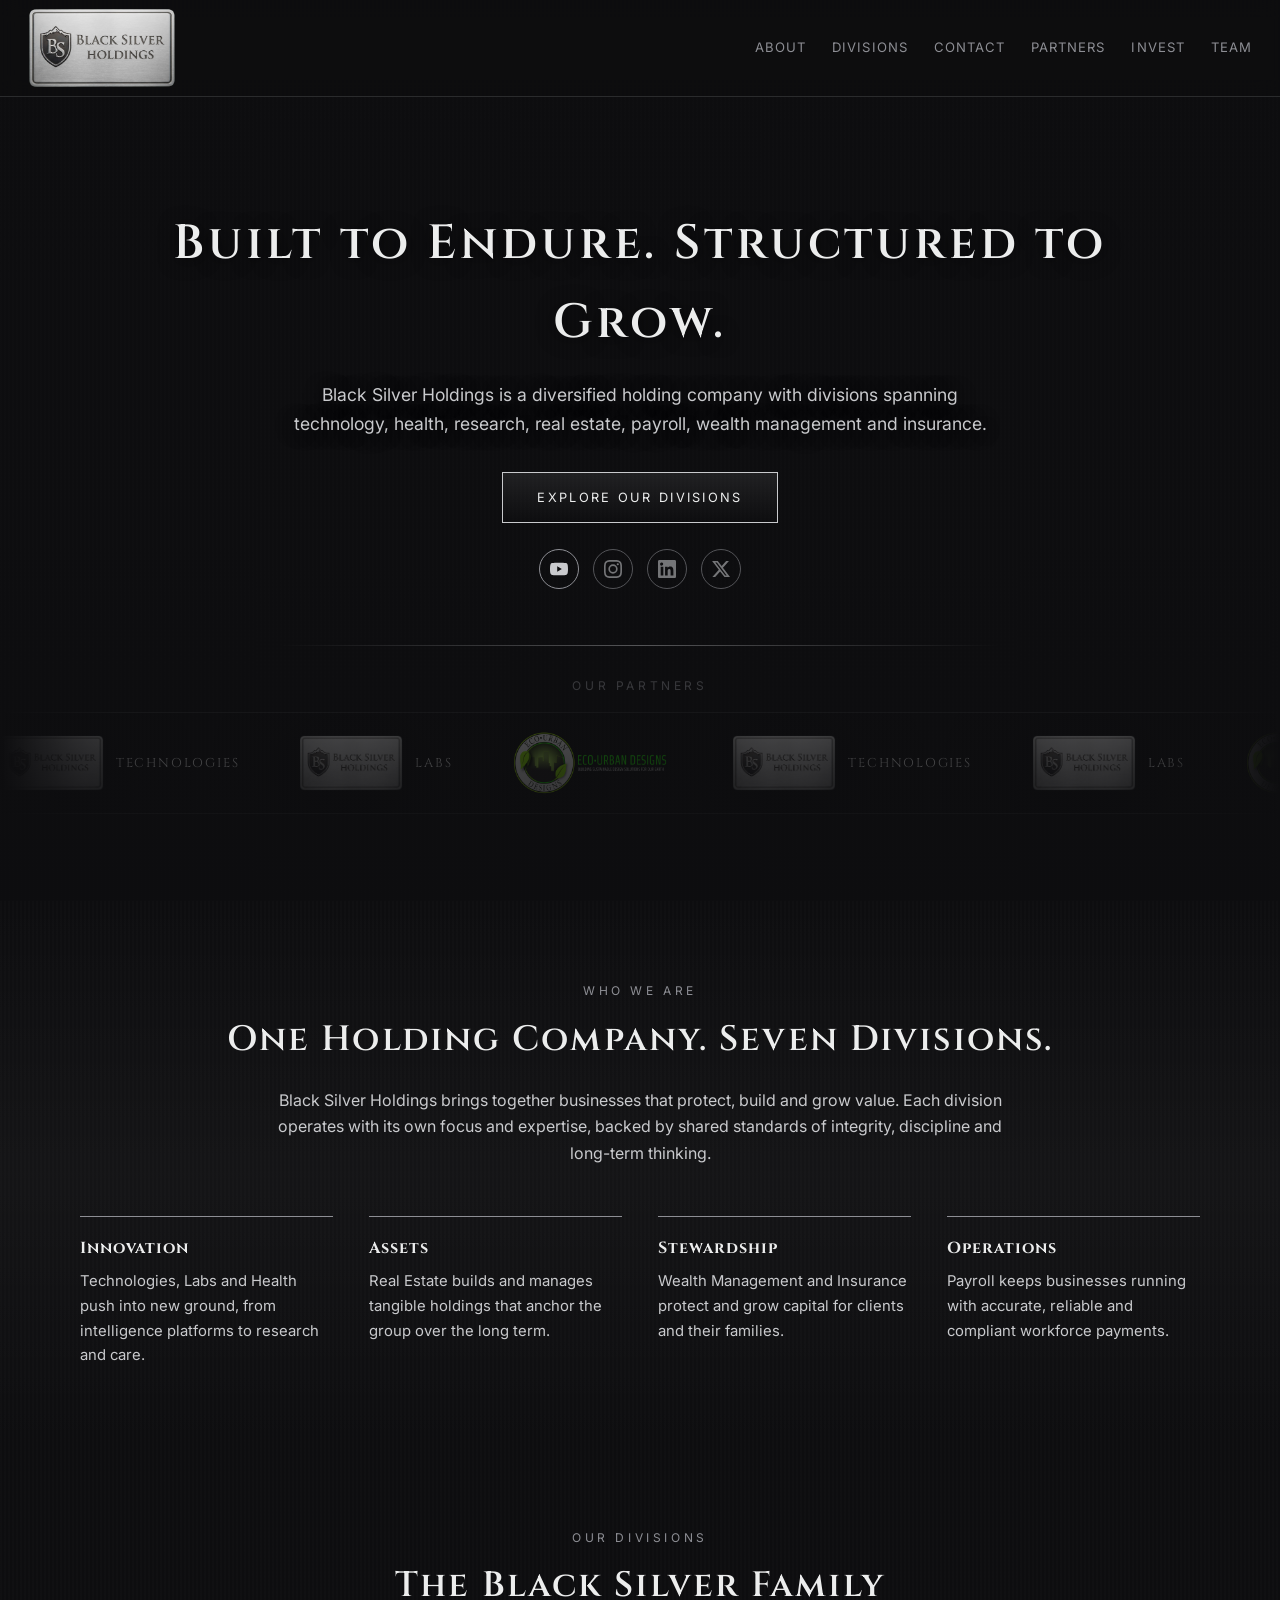
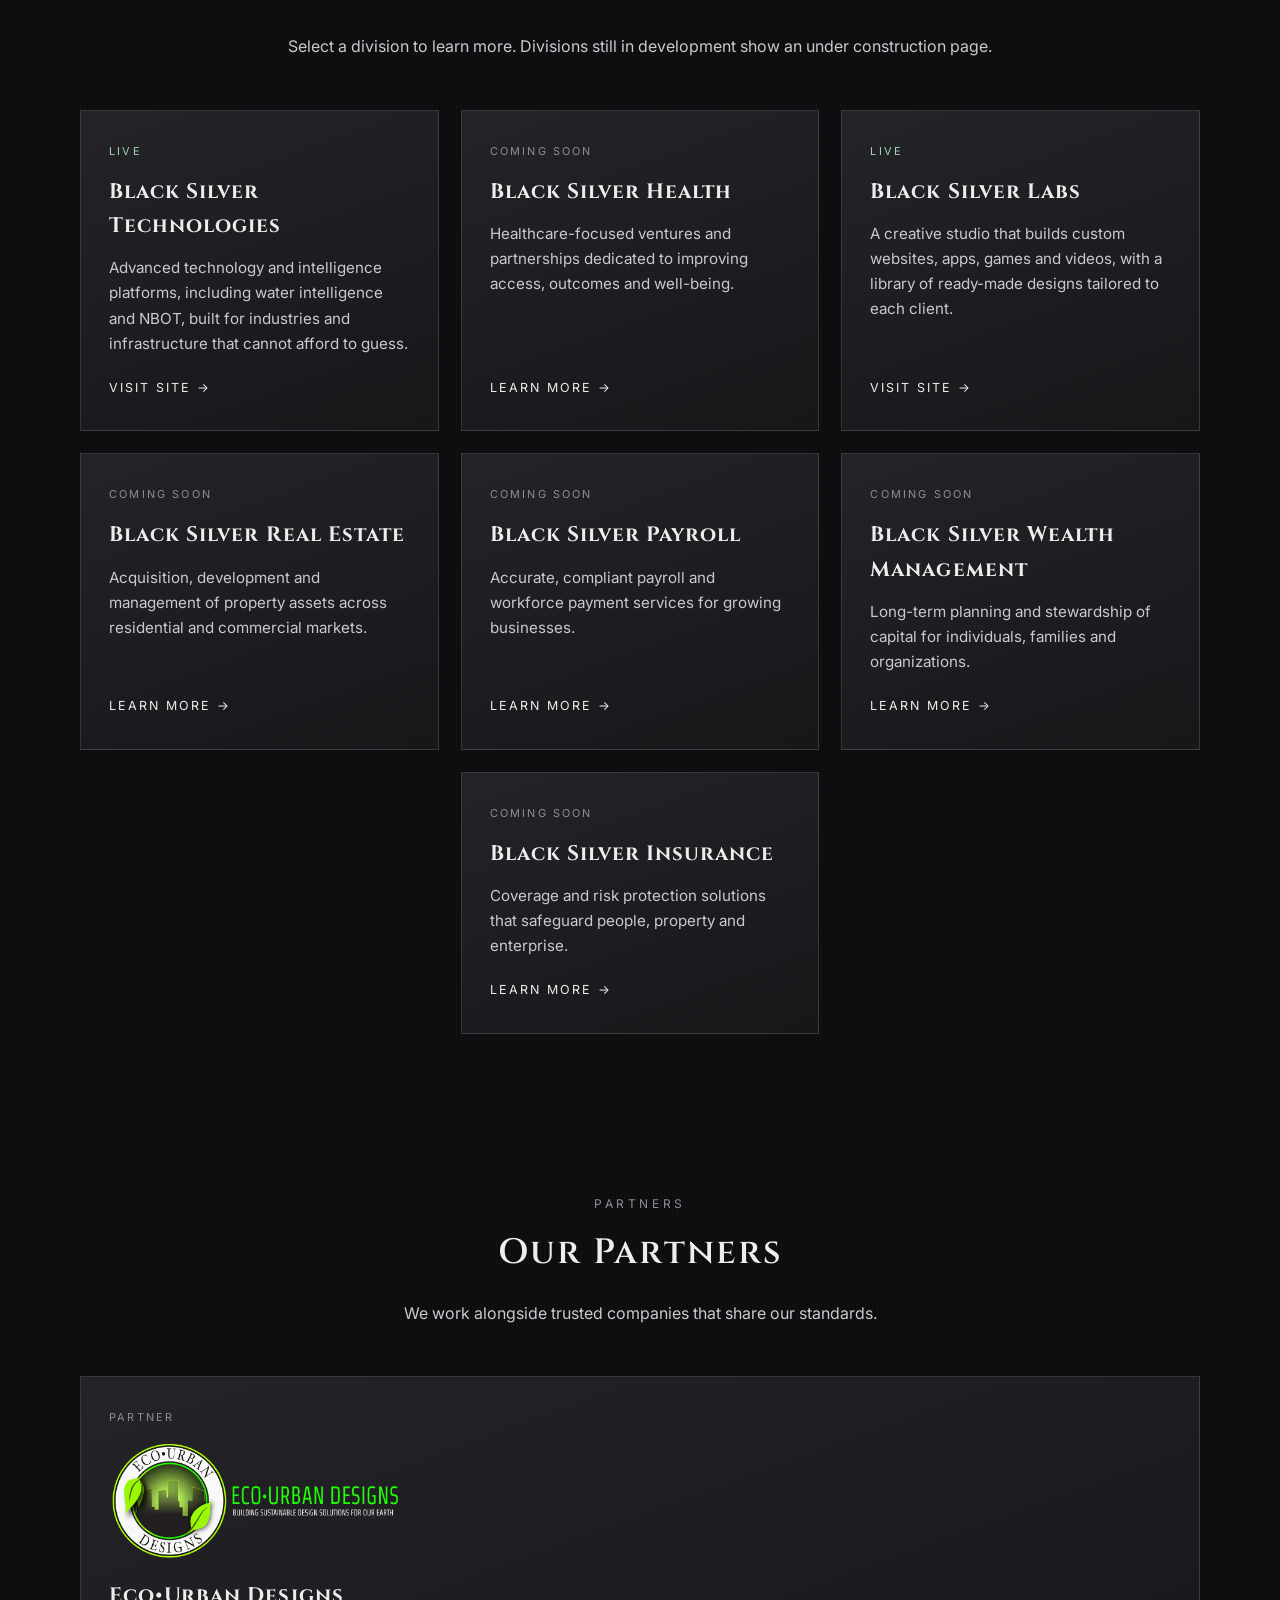
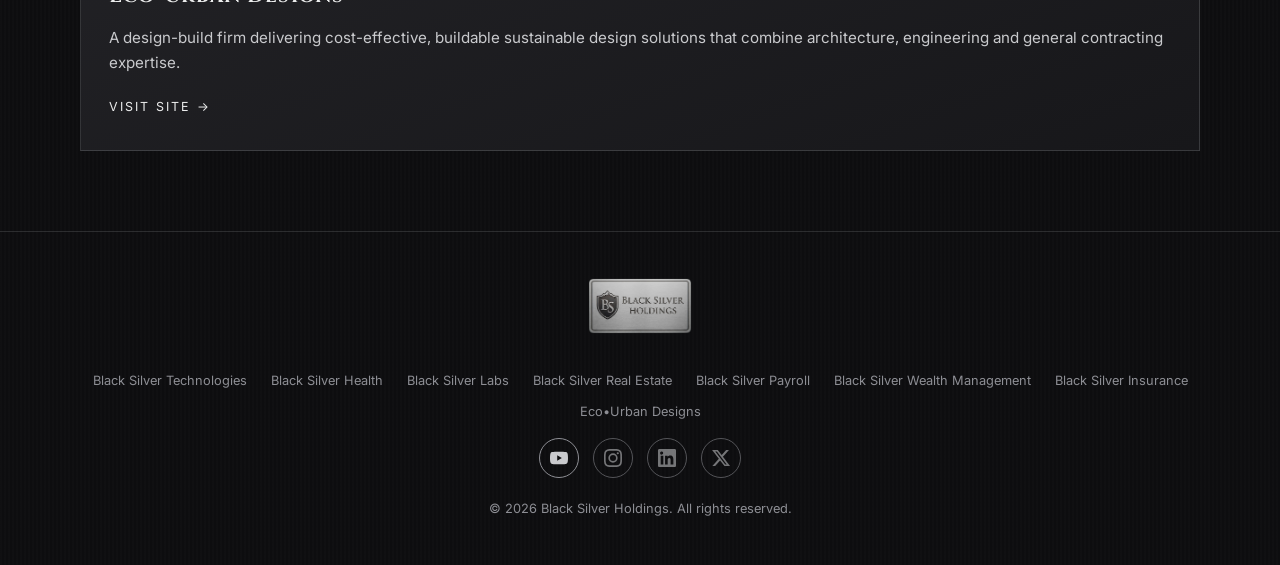
==== commit 7db43115: "Add full-bleed hero video Co-Authored-By: Claude Sonnet 5.5 <noreply@anthropic.com>" ====
--- a/public/index.html
+++ b/public/index.html
@@ -9,7 +9,7 @@
 <nav><ul><li><a href="/#about">About</a></li><li><a href="/#divisions">Divisions</a></li><li><a href="/#contact">Contact</a></li><li><a href="/#partners">Partners</a></li><li><a href="invest.html">Invest</a></li><li><a href="team.html">Team</a></li></ul></nav></div></header>
 
 <main>
-<section class="hero"><div class="wrap">
+<section class="hero"><video class="hero-video" autoplay muted loop playsinline preload="auto" aria-hidden="true"><source src="assets/hero.mp4" type="video/mp4"></video><div class="hero-shade"></div><div class="wrap">
 <h1>Built to Endure. Structured to Grow.</h1>
 <p>Black Silver Holdings is a diversified holding company with divisions spanning technology, health, research, real estate, payroll, wealth management and insurance.</p>
 <a class="btn" href="#divisions">Explore Our Divisions</a><div class="social"><a href="https://www.youtube.com/@BlackSilverHoldings" target="_blank" rel="noopener" aria-label="YouTube"><svg viewBox="0 0 24 24" fill="currentColor"><path d="M23.5 6.2a3 3 0 0 0-2.1-2.1C19.5 3.6 12 3.6 12 3.6s-7.5 0-9.4.5A3 3 0 0 0 .5 6.2C0 8.1 0 12 0 12s0 3.9.5 5.8a3 3 0 0 0 2.1 2.1c1.9.5 9.4.5 9.4.5s7.5 0 9.4-.5a3 3 0 0 0 2.1-2.1c.5-1.9.5-5.8.5-5.8s0-3.9-.5-5.8zM9.6 15.6V8.4l6.2 3.6-6.2 3.6z"/></svg></a><a href="#" class="soon" title="Link coming soon" aria-label="Instagram"><svg viewBox="0 0 24 24" fill="currentColor"><path d="M12 2.2c3.2 0 3.6 0 4.8.1 3.3.1 4.8 1.7 4.9 4.9.1 1.3.1 1.6.1 4.8s0 3.6-.1 4.8c-.1 3.2-1.7 4.8-4.9 4.9-1.3.1-1.6.1-4.8.1s-3.6 0-4.8-.1c-3.3-.1-4.8-1.7-4.9-4.9C2.2 15.6 2.2 15.2 2.2 12s0-3.6.1-4.8C2.4 3.9 4 2.4 7.2 2.3c1.2-.1 1.6-.1 4.8-.1zM12 0C8.7 0 8.3 0 7.1.1 2.7.3.3 2.7.1 7.1 0 8.3 0 8.7 0 12s0 3.7.1 4.9c.2 4.4 2.6 6.8 7 7C8.3 24 8.7 24 12 24s3.7 0 4.9-.1c4.4-.2 6.8-2.6 7-7 .1-1.2.1-1.6.1-4.9s0-3.7-.1-4.9c-.2-4.4-2.6-6.8-7-7C15.7 0 15.3 0 12 0zm0 5.8a6.2 6.2 0 1 0 0 12.4 6.2 6.2 0 0 0 0-12.4zM12 16a4 4 0 1 1 0-8 4 4 0 0 1 0 8zm6.4-11.8a1.4 1.4 0 1 0 0 2.9 1.4 1.4 0 0 0 0-2.9z"/></svg></a><a href="#" class="soon" title="Link coming soon" aria-label="LinkedIn"><svg viewBox="0 0 24 24" fill="currentColor"><path d="M20.4 20.5h-3.6v-5.6c0-1.3 0-3-1.8-3s-2.1 1.4-2.1 2.9v5.7H9.4V9h3.4v1.6c.5-.9 1.6-1.8 3.4-1.8 3.6 0 4.3 2.4 4.3 5.5v6.2zM5.3 7.4a2.1 2.1 0 1 1 0-4.1 2.1 2.1 0 0 1 0 4.1zm1.8 13.1H3.6V9h3.5v11.5zM22.2 0H1.8C.8 0 0 .8 0 1.7v20.6c0 .9.8 1.7 1.8 1.7h20.4c1 0 1.8-.8 1.8-1.7V1.7C24 .8 23.2 0 22.2 0z"/></svg></a><a href="#" class="soon" title="Link coming soon" aria-label="X"><svg viewBox="0 0 24 24" fill="currentColor"><path d="M18.9 1.2h3.7l-8 9.2 9.4 12.4h-7.4l-5.8-7.6-6.6 7.6H.5l8.6-9.8L.1 1.2h7.6l5.2 6.9 6-6.9zm-1.3 19.4h2L6.5 3.3H4.3l13.3 17.3z"/></svg></a></div></div>
--- a/public/styles.css
+++ b/public/styles.css
@@ -65,3 +65,9 @@
 @media(prefers-reduced-motion:reduce){.track{animation:none}}
 .pitem.bs{display:flex;align-items:center;gap:12px}.pitem.bs img{height:56px}.pitem.bs span{font-family:var(--serif);letter-spacing:.14em;text-transform:uppercase;color:var(--silver-hi);font-size:.8rem}
 .social{display:flex;justify-content:center;gap:14px;margin:26px 0 0}.social a{width:40px;height:40px;border:1px solid var(--silver-dim);border-radius:50%;display:grid;place-items:center;color:var(--silver);transition:.2s}.social a:hover{background:var(--silver-hi);color:var(--ink);border-color:var(--silver-hi)}.social svg{width:18px;height:18px}.social a.soon{opacity:.55}footer .social{margin:6px 0 20px}
+.hero{position:relative;overflow:hidden;min-height:calc(100vh - 96px);display:flex;flex-direction:column;justify-content:center;padding:70px 0 50px}
+.hero>.wrap{position:relative;z-index:2}
+.hero-video{position:absolute;inset:0;width:100%;height:100%;object-fit:cover;z-index:0}
+.hero-shade{position:absolute;inset:0;z-index:1;background:linear-gradient(180deg,rgba(13,13,15,.55),rgba(13,13,15,.45) 50%,rgba(13,13,15,.92))}
+.hero h1,.hero p{text-shadow:0 2px 18px rgba(0,0,0,.7)}
+@media(prefers-reduced-motion:reduce){.hero-video{display:none}}
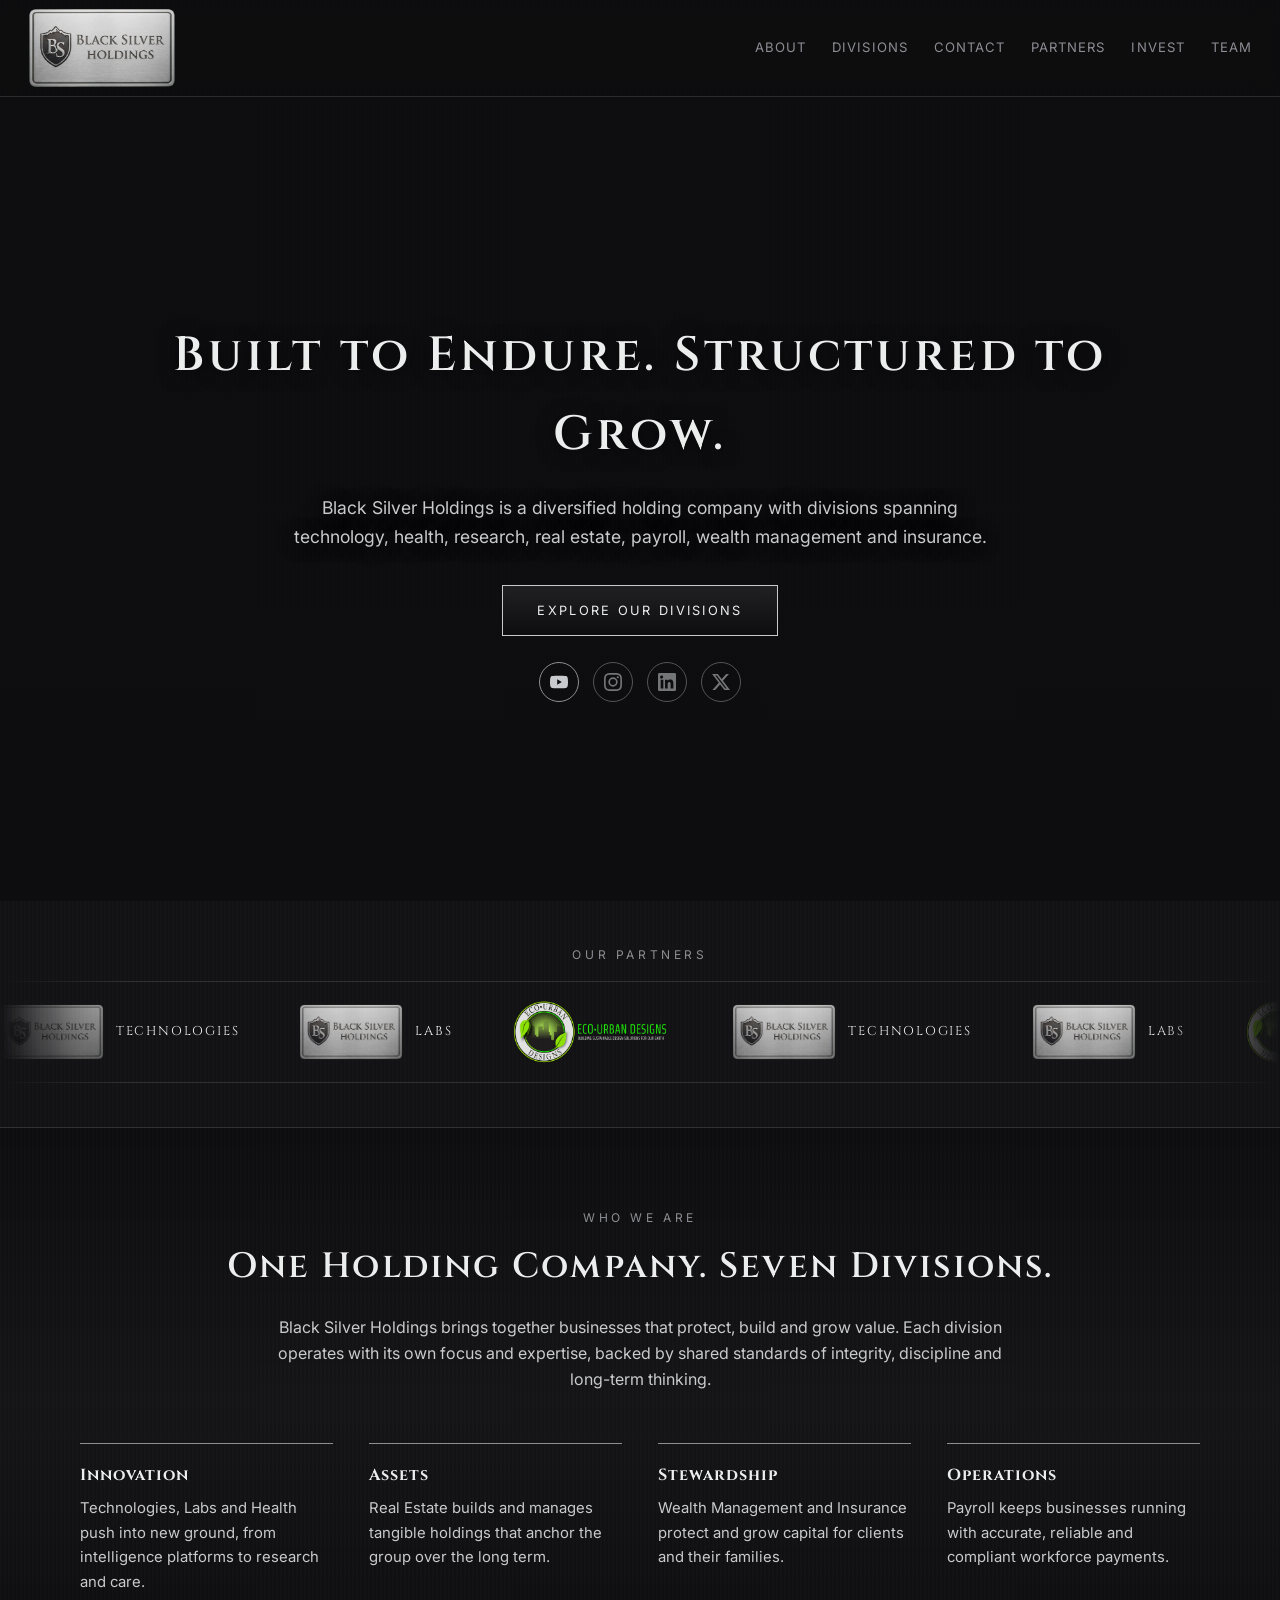
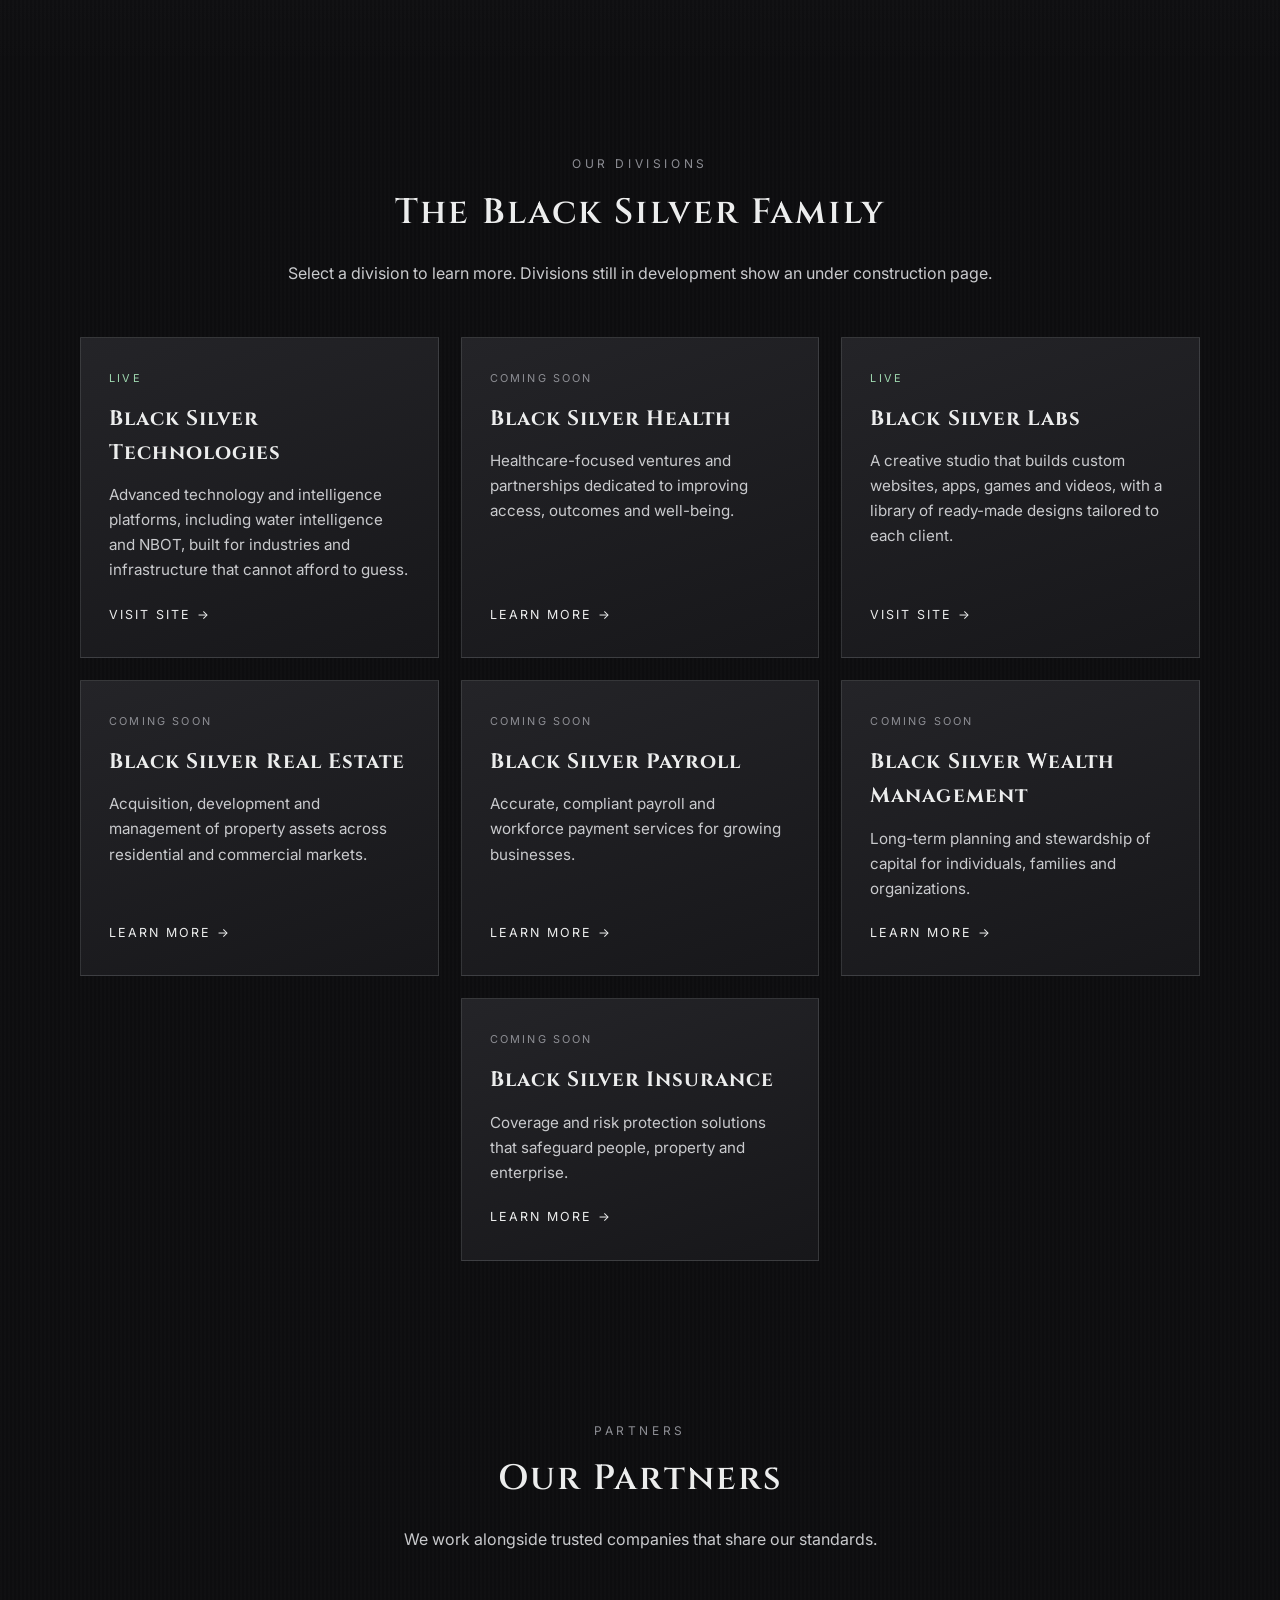
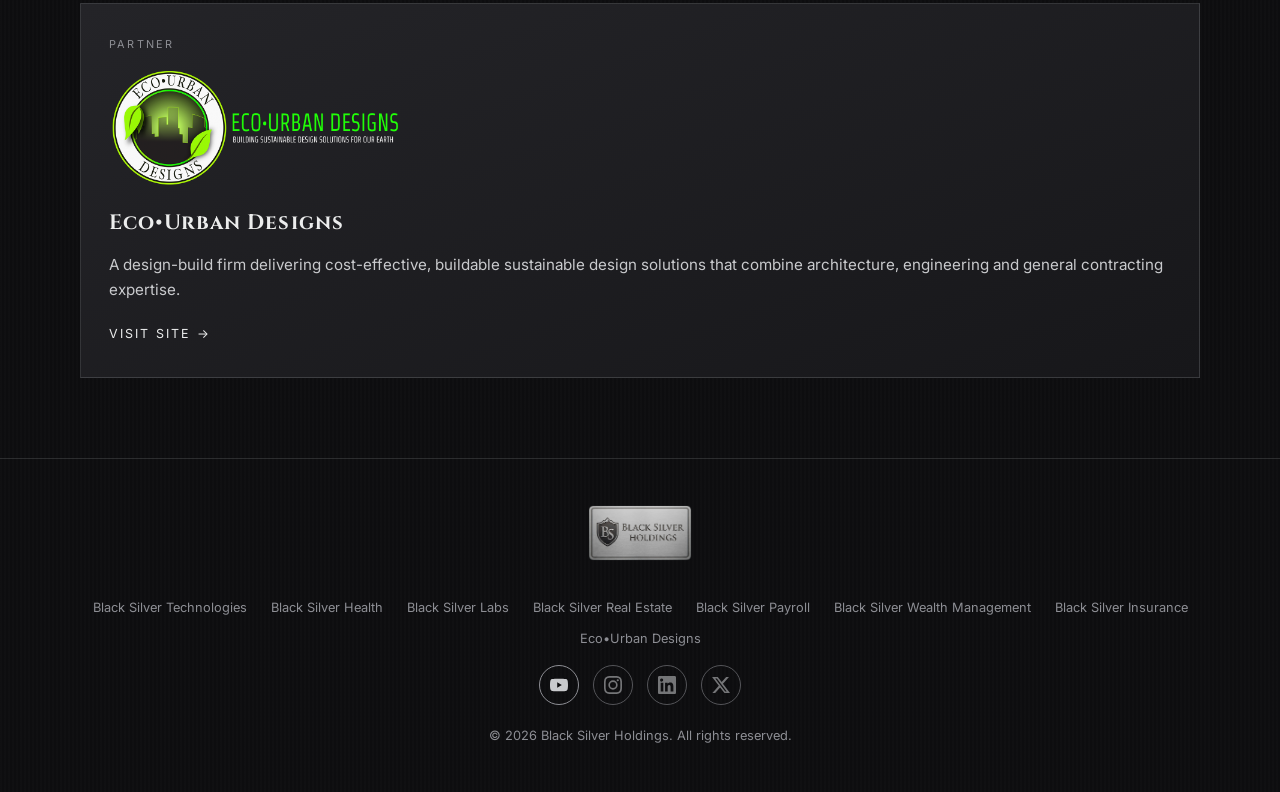
==== commit be478e68: "Move partners strip to its own section Co-Authored-By: Claude Sonnet 5.5 <noreply@anthropic.com>" ====
--- a/public/index.html
+++ b/public/index.html
@@ -13,8 +13,8 @@
 <h1>Built to Endure. Structured to Grow.</h1>
 <p>Black Silver Holdings is a diversified holding company with divisions spanning technology, health, research, real estate, payroll, wealth management and insurance.</p>
 <a class="btn" href="#divisions">Explore Our Divisions</a><div class="social"><a href="https://www.youtube.com/@BlackSilverHoldings" target="_blank" rel="noopener" aria-label="YouTube"><svg viewBox="0 0 24 24" fill="currentColor"><path d="M23.5 6.2a3 3 0 0 0-2.1-2.1C19.5 3.6 12 3.6 12 3.6s-7.5 0-9.4.5A3 3 0 0 0 .5 6.2C0 8.1 0 12 0 12s0 3.9.5 5.8a3 3 0 0 0 2.1 2.1c1.9.5 9.4.5 9.4.5s7.5 0 9.4-.5a3 3 0 0 0 2.1-2.1c.5-1.9.5-5.8.5-5.8s0-3.9-.5-5.8zM9.6 15.6V8.4l6.2 3.6-6.2 3.6z"/></svg></a><a href="#" class="soon" title="Link coming soon" aria-label="Instagram"><svg viewBox="0 0 24 24" fill="currentColor"><path d="M12 2.2c3.2 0 3.6 0 4.8.1 3.3.1 4.8 1.7 4.9 4.9.1 1.3.1 1.6.1 4.8s0 3.6-.1 4.8c-.1 3.2-1.7 4.8-4.9 4.9-1.3.1-1.6.1-4.8.1s-3.6 0-4.8-.1c-3.3-.1-4.8-1.7-4.9-4.9C2.2 15.6 2.2 15.2 2.2 12s0-3.6.1-4.8C2.4 3.9 4 2.4 7.2 2.3c1.2-.1 1.6-.1 4.8-.1zM12 0C8.7 0 8.3 0 7.1.1 2.7.3.3 2.7.1 7.1 0 8.3 0 8.7 0 12s0 3.7.1 4.9c.2 4.4 2.6 6.8 7 7C8.3 24 8.7 24 12 24s3.7 0 4.9-.1c4.4-.2 6.8-2.6 7-7 .1-1.2.1-1.6.1-4.9s0-3.7-.1-4.9c-.2-4.4-2.6-6.8-7-7C15.7 0 15.3 0 12 0zm0 5.8a6.2 6.2 0 1 0 0 12.4 6.2 6.2 0 0 0 0-12.4zM12 16a4 4 0 1 1 0-8 4 4 0 0 1 0 8zm6.4-11.8a1.4 1.4 0 1 0 0 2.9 1.4 1.4 0 0 0 0-2.9z"/></svg></a><a href="#" class="soon" title="Link coming soon" aria-label="LinkedIn"><svg viewBox="0 0 24 24" fill="currentColor"><path d="M20.4 20.5h-3.6v-5.6c0-1.3 0-3-1.8-3s-2.1 1.4-2.1 2.9v5.7H9.4V9h3.4v1.6c.5-.9 1.6-1.8 3.4-1.8 3.6 0 4.3 2.4 4.3 5.5v6.2zM5.3 7.4a2.1 2.1 0 1 1 0-4.1 2.1 2.1 0 0 1 0 4.1zm1.8 13.1H3.6V9h3.5v11.5zM22.2 0H1.8C.8 0 0 .8 0 1.7v20.6c0 .9.8 1.7 1.8 1.7h20.4c1 0 1.8-.8 1.8-1.7V1.7C24 .8 23.2 0 22.2 0z"/></svg></a><a href="#" class="soon" title="Link coming soon" aria-label="X"><svg viewBox="0 0 24 24" fill="currentColor"><path d="M18.9 1.2h3.7l-8 9.2 9.4 12.4h-7.4l-5.8-7.6-6.6 7.6H.5l8.6-9.8L.1 1.2h7.6l5.2 6.9 6-6.9zm-1.3 19.4h2L6.5 3.3H4.3l13.3 17.3z"/></svg></a></div></div>
-<div class="sep"></div>
-<div class="ticker" aria-label="Partners"><div class="eyebrow">Our Partners</div><div class="marq"><div class="track"><a class="pitem bs" href="https://thetechofblacksilver.futuristic-site.workers.dev" target="_blank" rel="noopener"><img src="assets/logo-holdings.png" alt="Black Silver Technologies"><span>Technologies</span></a><a class="pitem bs" href="https://blacksilverlabs.pages.dev" target="_blank" rel="noopener"><img src="assets/logo-holdings.png" alt="Black Silver Labs"><span>Labs</span></a><a class="pitem" href="https://eco-urbandesigns.com/" target="_blank" rel="noopener"><img src="assets/eco-urban-logo.png" alt="Eco-Urban Designs"></a><a class="pitem bs" href="https://thetechofblacksilver.futuristic-site.workers.dev" target="_blank" rel="noopener"><img src="assets/logo-holdings.png" alt="Black Silver Technologies"><span>Technologies</span></a><a class="pitem bs" href="https://blacksilverlabs.pages.dev" target="_blank" rel="noopener"><img src="assets/logo-holdings.png" alt="Black Silver Labs"><span>Labs</span></a><a class="pitem" href="https://eco-urbandesigns.com/" target="_blank" rel="noopener"><img src="assets/eco-urban-logo.png" alt="Eco-Urban Designs"></a><a class="pitem bs" href="https://thetechofblacksilver.futuristic-site.workers.dev" target="_blank" rel="noopener"><img src="assets/logo-holdings.png" alt="Black Silver Technologies"><span>Technologies</span></a><a class="pitem bs" href="https://blacksilverlabs.pages.dev" target="_blank" rel="noopener"><img src="assets/logo-holdings.png" alt="Black Silver Labs"><span>Labs</span></a><a class="pitem" href="https://eco-urbandesigns.com/" target="_blank" rel="noopener"><img src="assets/eco-urban-logo.png" alt="Eco-Urban Designs"></a></div><div class="track" aria-hidden="true"><a class="pitem bs" href="https://thetechofblacksilver.futuristic-site.workers.dev" target="_blank" rel="noopener"><img src="assets/logo-holdings.png" alt="Black Silver Technologies"><span>Technologies</span></a><a class="pitem bs" href="https://blacksilverlabs.pages.dev" target="_blank" rel="noopener"><img src="assets/logo-holdings.png" alt="Black Silver Labs"><span>Labs</span></a><a class="pitem" href="https://eco-urbandesigns.com/" target="_blank" rel="noopener"><img src="assets/eco-urban-logo.png" alt="Eco-Urban Designs"></a><a class="pitem bs" href="https://thetechofblacksilver.futuristic-site.workers.dev" target="_blank" rel="noopener"><img src="assets/logo-holdings.png" alt="Black Silver Technologies"><span>Technologies</span></a><a class="pitem bs" href="https://blacksilverlabs.pages.dev" target="_blank" rel="noopener"><img src="assets/logo-holdings.png" alt="Black Silver Labs"><span>Labs</span></a><a class="pitem" href="https://eco-urbandesigns.com/" target="_blank" rel="noopener"><img src="assets/eco-urban-logo.png" alt="Eco-Urban Designs"></a><a class="pitem bs" href="https://thetechofblacksilver.futuristic-site.workers.dev" target="_blank" rel="noopener"><img src="assets/logo-holdings.png" alt="Black Silver Technologies"><span>Technologies</span></a><a class="pitem bs" href="https://blacksilverlabs.pages.dev" target="_blank" rel="noopener"><img src="assets/logo-holdings.png" alt="Black Silver Labs"><span>Labs</span></a><a class="pitem" href="https://eco-urbandesigns.com/" target="_blank" rel="noopener"><img src="assets/eco-urban-logo.png" alt="Eco-Urban Designs"></a></div></div></div>
+</section>
+<section class="strip"><div class="ticker" aria-label="Partners"><div class="eyebrow">Our Partners</div><div class="marq"><div class="track"><a class="pitem bs" href="https://thetechofblacksilver.futuristic-site.workers.dev" target="_blank" rel="noopener"><img src="assets/logo-holdings.png" alt="Black Silver Technologies"><span>Technologies</span></a><a class="pitem bs" href="https://blacksilverlabs.pages.dev" target="_blank" rel="noopener"><img src="assets/logo-holdings.png" alt="Black Silver Labs"><span>Labs</span></a><a class="pitem" href="https://eco-urbandesigns.com/" target="_blank" rel="noopener"><img src="assets/eco-urban-logo.png" alt="Eco-Urban Designs"></a><a class="pitem bs" href="https://thetechofblacksilver.futuristic-site.workers.dev" target="_blank" rel="noopener"><img src="assets/logo-holdings.png" alt="Black Silver Technologies"><span>Technologies</span></a><a class="pitem bs" href="https://blacksilverlabs.pages.dev" target="_blank" rel="noopener"><img src="assets/logo-holdings.png" alt="Black Silver Labs"><span>Labs</span></a><a class="pitem" href="https://eco-urbandesigns.com/" target="_blank" rel="noopener"><img src="assets/eco-urban-logo.png" alt="Eco-Urban Designs"></a><a class="pitem bs" href="https://thetechofblacksilver.futuristic-site.workers.dev" target="_blank" rel="noopener"><img src="assets/logo-holdings.png" alt="Black Silver Technologies"><span>Technologies</span></a><a class="pitem bs" href="https://blacksilverlabs.pages.dev" target="_blank" rel="noopener"><img src="assets/logo-holdings.png" alt="Black Silver Labs"><span>Labs</span></a><a class="pitem" href="https://eco-urbandesigns.com/" target="_blank" rel="noopener"><img src="assets/eco-urban-logo.png" alt="Eco-Urban Designs"></a></div><div class="track" aria-hidden="true"><a class="pitem bs" href="https://thetechofblacksilver.futuristic-site.workers.dev" target="_blank" rel="noopener"><img src="assets/logo-holdings.png" alt="Black Silver Technologies"><span>Technologies</span></a><a class="pitem bs" href="https://blacksilverlabs.pages.dev" target="_blank" rel="noopener"><img src="assets/logo-holdings.png" alt="Black Silver Labs"><span>Labs</span></a><a class="pitem" href="https://eco-urbandesigns.com/" target="_blank" rel="noopener"><img src="assets/eco-urban-logo.png" alt="Eco-Urban Designs"></a><a class="pitem bs" href="https://thetechofblacksilver.futuristic-site.workers.dev" target="_blank" rel="noopener"><img src="assets/logo-holdings.png" alt="Black Silver Technologies"><span>Technologies</span></a><a class="pitem bs" href="https://blacksilverlabs.pages.dev" target="_blank" rel="noopener"><img src="assets/logo-holdings.png" alt="Black Silver Labs"><span>Labs</span></a><a class="pitem" href="https://eco-urbandesigns.com/" target="_blank" rel="noopener"><img src="assets/eco-urban-logo.png" alt="Eco-Urban Designs"></a><a class="pitem bs" href="https://thetechofblacksilver.futuristic-site.workers.dev" target="_blank" rel="noopener"><img src="assets/logo-holdings.png" alt="Black Silver Technologies"><span>Technologies</span></a><a class="pitem bs" href="https://blacksilverlabs.pages.dev" target="_blank" rel="noopener"><img src="assets/logo-holdings.png" alt="Black Silver Labs"><span>Labs</span></a><a class="pitem" href="https://eco-urbandesigns.com/" target="_blank" rel="noopener"><img src="assets/eco-urban-logo.png" alt="Eco-Urban Designs"></a></div></div></div>
 </section>
 <section id="about" class="about"><div class="wrap"><div class="eyebrow">Who We Are</div><h2>One Holding Company. Seven Divisions.</h2>
 <p class="lead">Black Silver Holdings brings together businesses that protect, build and grow value. Each division operates with its own focus and expertise, backed by shared standards of integrity, discipline and long-term thinking.</p>
--- a/public/styles.css
+++ b/public/styles.css
@@ -68,6 +68,13 @@
 .hero{position:relative;overflow:hidden;min-height:calc(100vh - 96px);display:flex;flex-direction:column;justify-content:center;padding:70px 0 50px}
 .hero>.wrap{position:relative;z-index:2}
 .hero-video{position:absolute;inset:0;width:100%;height:100%;object-fit:cover;z-index:0}
-.hero-shade{position:absolute;inset:0;z-index:1;background:linear-gradient(180deg,rgba(13,13,15,.55),rgba(13,13,15,.45) 50%,rgba(13,13,15,.92))}
+.hero-shade{position:absolute;inset:0;z-index:1;background:linear-gradient(180deg,rgba(13,13,15,.7),rgba(13,13,15,.68) 55%,rgba(13,13,15,.95))}
 .hero h1,.hero p{text-shadow:0 2px 18px rgba(0,0,0,.7)}
 @media(prefers-reduced-motion:reduce){.hero-video{display:none}}
+.hero{position:relative;overflow:hidden;min-height:calc(100vh - 96px);display:flex;flex-direction:column;justify-content:center;padding:70px 0 50px}
+.hero>.wrap{position:relative;z-index:2}
+.hero-video{position:absolute;inset:0;width:100%;height:100%;object-fit:cover;z-index:0}
+.hero-shade{position:absolute;inset:0;z-index:1;background:linear-gradient(180deg,rgba(13,13,15,.7),rgba(13,13,15,.68) 55%,rgba(13,13,15,.95))}
+.hero h1,.hero p{text-shadow:0 2px 18px rgba(0,0,0,.7)}
+@media(prefers-reduced-motion:reduce){.hero-video{display:none}}
+.strip{padding:44px 0;border-bottom:1px solid var(--line);background:rgba(255,255,255,.02)}.strip .marq{margin-top:0}
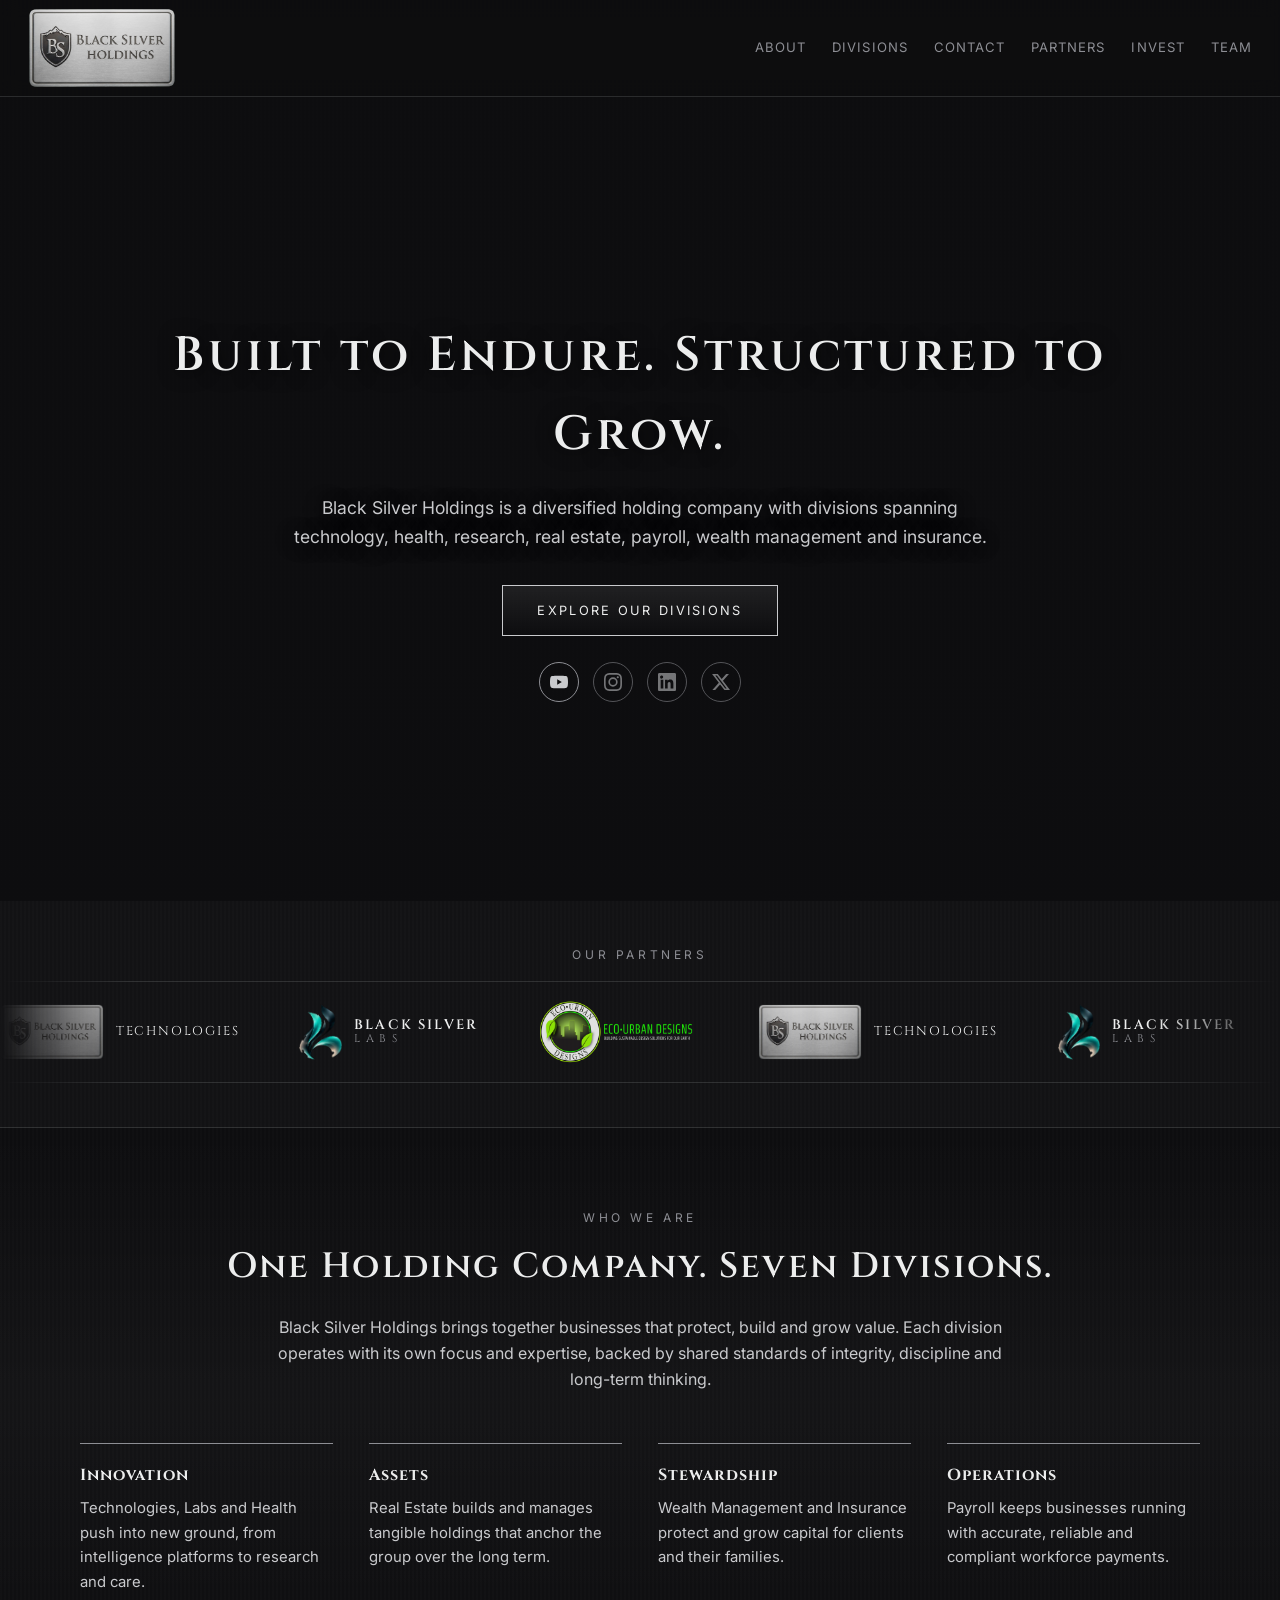
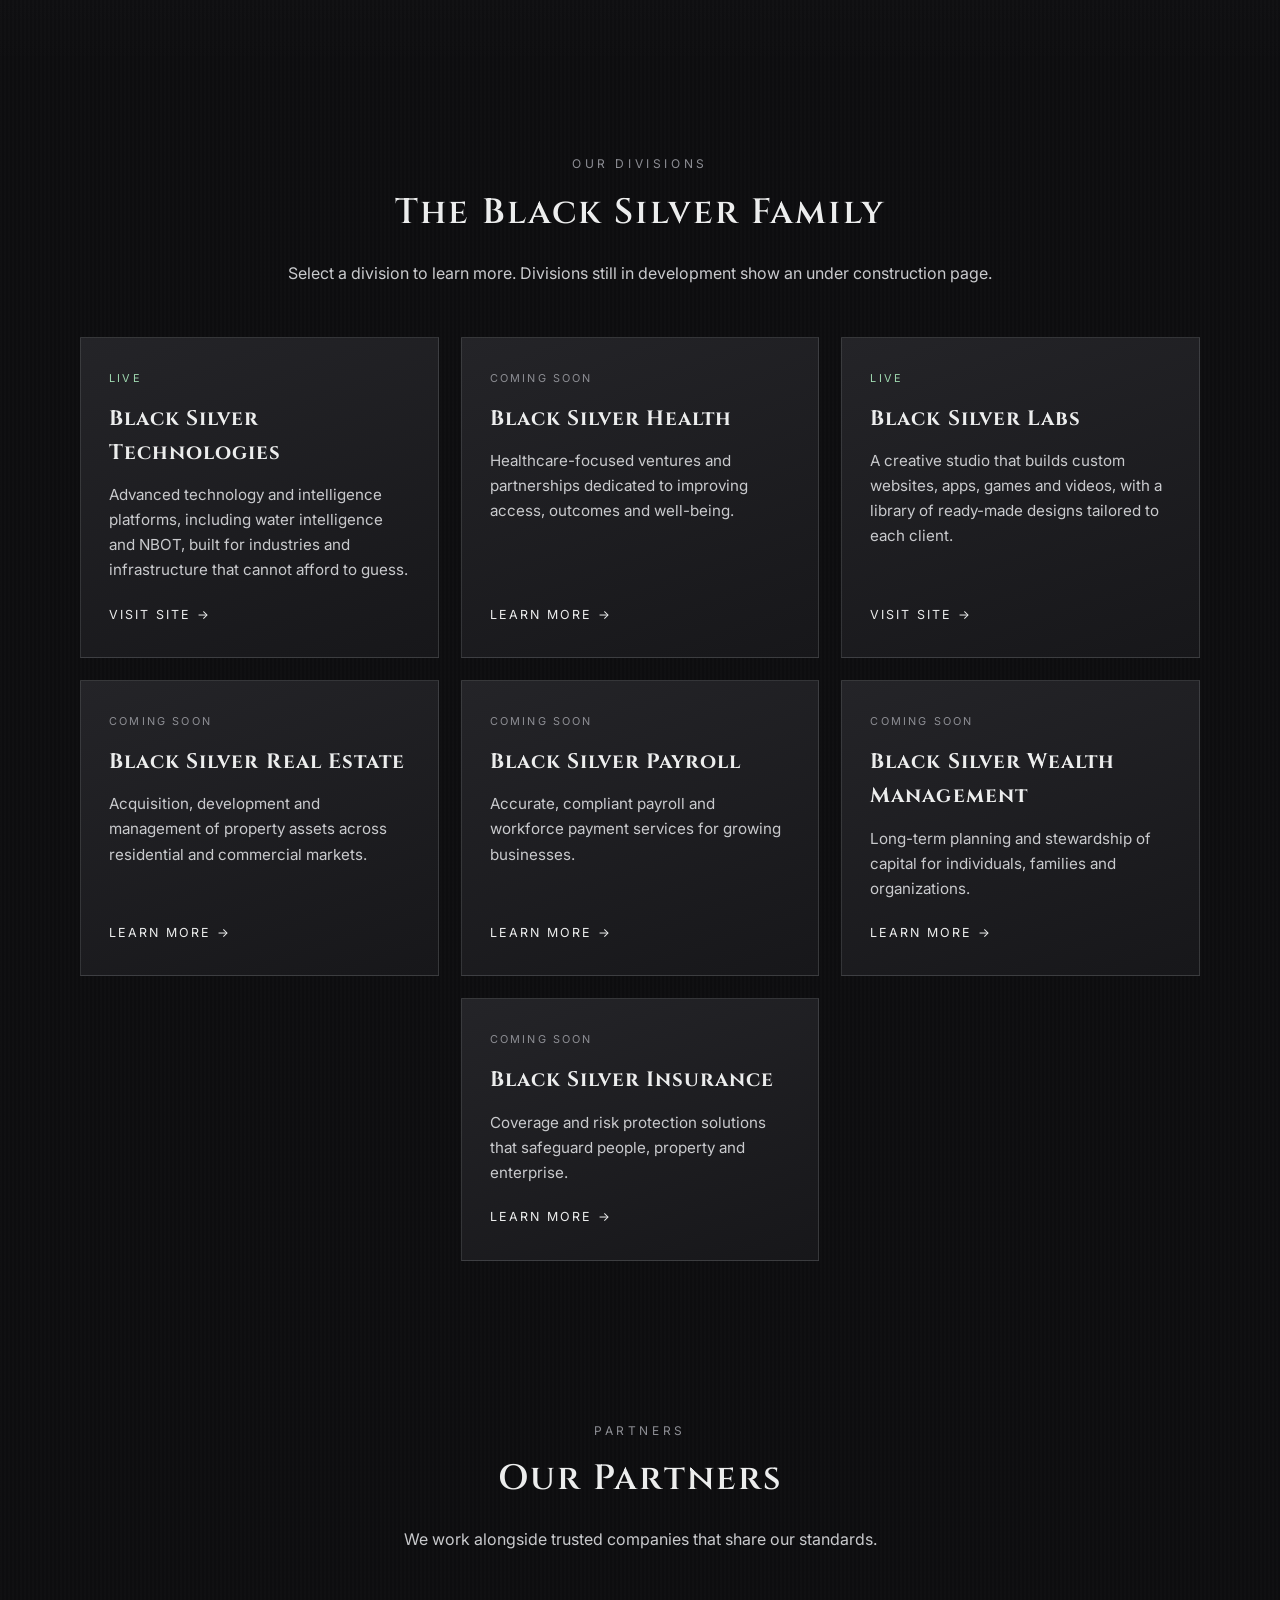
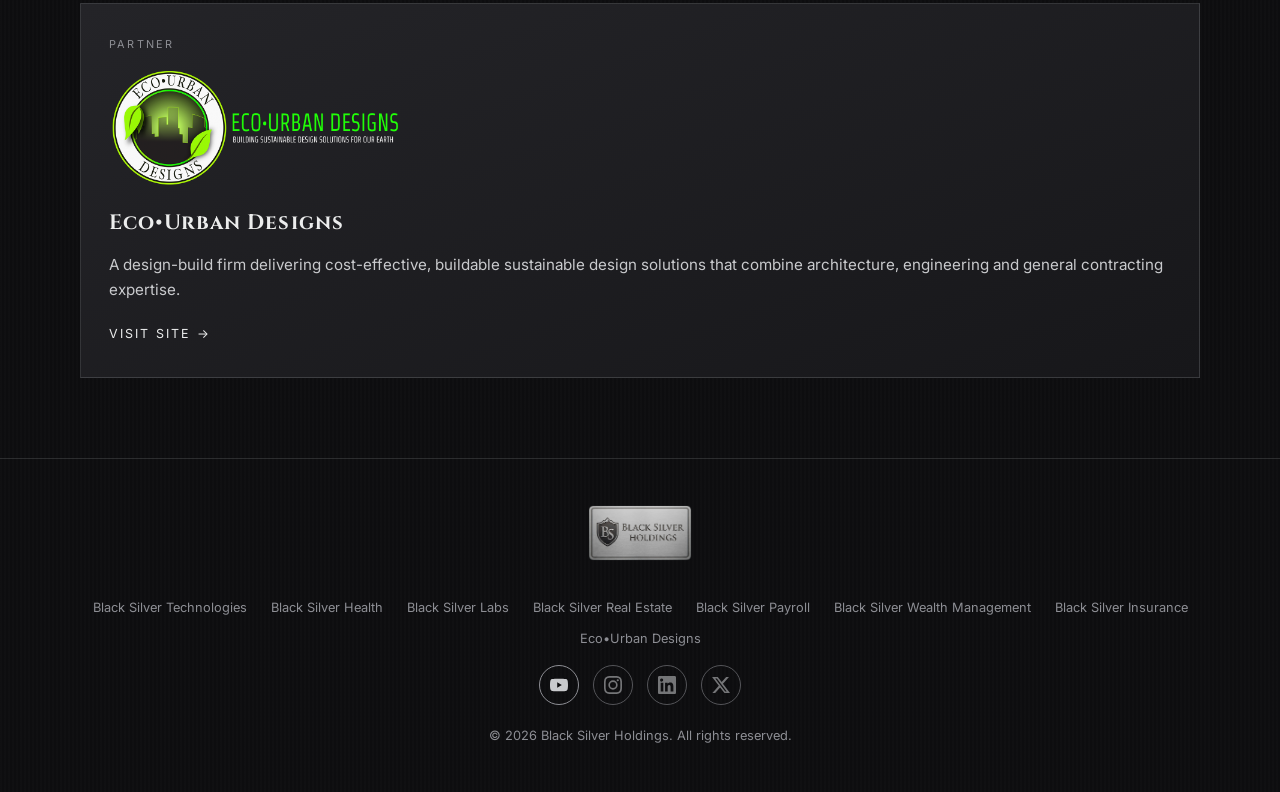
==== commit 6f4bfb40: "Use Labs' own logo mark in partners strip Co-Authored-By: Claude Sonnet 5.5 <noreply@anthropic.com>" ====
--- a/public/index.html
+++ b/public/index.html
@@ -4,7 +4,71 @@
 <link rel="icon" href="assets/logo-shield.png">
 <link rel="preconnect" href="https://fonts.googleapis.com"><link rel="preconnect" href="https://fonts.gstatic.com" crossorigin>
 <link href="https://fonts.googleapis.com/css2?family=Cinzel:wght@500;600&family=Inter:wght@400;500&display=swap" rel="stylesheet">
-<link rel="stylesheet" href="styles.css"></head><body>
+<link rel="canonical" href="https://blacksilverholdings-demo.pages.dev/">
+<link rel="stylesheet" href="styles.css">
+<script type="application/ld+json">
+{
+ "@context": "https://schema.org",
+ "@graph": [
+  {
+   "@type": "Organization",
+   "@id": "https://blacksilverholdings-demo.pages.dev/#organization",
+   "name": "Black Silver Holdings",
+   "url": "https://blacksilverholdings-demo.pages.dev/",
+   "logo": {
+    "@type": "ImageObject",
+    "url": "https://blacksilverholdings-demo.pages.dev/assets/logo-holdings.png"
+   },
+   "description": "Black Silver Holdings is a diversified holding company with divisions spanning technology, health, labs, real estate, payroll, wealth management and insurance.",
+   "sameAs": [
+    "https://www.youtube.com/@BlackSilverHoldings"
+   ],
+   "subOrganization": [
+    {
+     "@type": "Organization",
+     "name": "Black Silver Technologies",
+     "url": "https://thetechofblacksilver.futuristic-site.workers.dev"
+    },
+    {
+     "@type": "Organization",
+     "name": "Black Silver Labs",
+     "url": "https://blacksilverlabs.pages.dev",
+     "description": "A creative studio that builds custom websites, apps, games and videos, with a library of ready-made designs tailored to each client."
+    },
+    {
+     "@type": "Organization",
+     "name": "Black Silver Health"
+    },
+    {
+     "@type": "Organization",
+     "name": "Black Silver Real Estate"
+    },
+    {
+     "@type": "Organization",
+     "name": "Black Silver Payroll"
+    },
+    {
+     "@type": "Organization",
+     "name": "Black Silver Wealth Management"
+    },
+    {
+     "@type": "Organization",
+     "name": "Black Silver Insurance"
+    }
+   ]
+  },
+  {
+   "@type": "WebSite",
+   "@id": "https://blacksilverholdings-demo.pages.dev/#website",
+   "url": "https://blacksilverholdings-demo.pages.dev/",
+   "name": "Black Silver Holdings",
+   "publisher": {
+    "@id": "https://blacksilverholdings-demo.pages.dev/#organization"
+   }
+  }
+ ]
+}
+</script></head><body>
 <header class="nav"><div class="wrap"><a class="brand" href="/"><img src="assets/logo-holdings.png" alt="Black Silver Holdings"></a>
 <nav><ul><li><a href="/#about">About</a></li><li><a href="/#divisions">Divisions</a></li><li><a href="/#contact">Contact</a></li><li><a href="/#partners">Partners</a></li><li><a href="invest.html">Invest</a></li><li><a href="team.html">Team</a></li></ul></nav></div></header>
 
@@ -14,7 +78,7 @@
 <p>Black Silver Holdings is a diversified holding company with divisions spanning technology, health, research, real estate, payroll, wealth management and insurance.</p>
 <a class="btn" href="#divisions">Explore Our Divisions</a><div class="social"><a href="https://www.youtube.com/@BlackSilverHoldings" target="_blank" rel="noopener" aria-label="YouTube"><svg viewBox="0 0 24 24" fill="currentColor"><path d="M23.5 6.2a3 3 0 0 0-2.1-2.1C19.5 3.6 12 3.6 12 3.6s-7.5 0-9.4.5A3 3 0 0 0 .5 6.2C0 8.1 0 12 0 12s0 3.9.5 5.8a3 3 0 0 0 2.1 2.1c1.9.5 9.4.5 9.4.5s7.5 0 9.4-.5a3 3 0 0 0 2.1-2.1c.5-1.9.5-5.8.5-5.8s0-3.9-.5-5.8zM9.6 15.6V8.4l6.2 3.6-6.2 3.6z"/></svg></a><a href="#" class="soon" title="Link coming soon" aria-label="Instagram"><svg viewBox="0 0 24 24" fill="currentColor"><path d="M12 2.2c3.2 0 3.6 0 4.8.1 3.3.1 4.8 1.7 4.9 4.9.1 1.3.1 1.6.1 4.8s0 3.6-.1 4.8c-.1 3.2-1.7 4.8-4.9 4.9-1.3.1-1.6.1-4.8.1s-3.6 0-4.8-.1c-3.3-.1-4.8-1.7-4.9-4.9C2.2 15.6 2.2 15.2 2.2 12s0-3.6.1-4.8C2.4 3.9 4 2.4 7.2 2.3c1.2-.1 1.6-.1 4.8-.1zM12 0C8.7 0 8.3 0 7.1.1 2.7.3.3 2.7.1 7.1 0 8.3 0 8.7 0 12s0 3.7.1 4.9c.2 4.4 2.6 6.8 7 7C8.3 24 8.7 24 12 24s3.7 0 4.9-.1c4.4-.2 6.8-2.6 7-7 .1-1.2.1-1.6.1-4.9s0-3.7-.1-4.9c-.2-4.4-2.6-6.8-7-7C15.7 0 15.3 0 12 0zm0 5.8a6.2 6.2 0 1 0 0 12.4 6.2 6.2 0 0 0 0-12.4zM12 16a4 4 0 1 1 0-8 4 4 0 0 1 0 8zm6.4-11.8a1.4 1.4 0 1 0 0 2.9 1.4 1.4 0 0 0 0-2.9z"/></svg></a><a href="#" class="soon" title="Link coming soon" aria-label="LinkedIn"><svg viewBox="0 0 24 24" fill="currentColor"><path d="M20.4 20.5h-3.6v-5.6c0-1.3 0-3-1.8-3s-2.1 1.4-2.1 2.9v5.7H9.4V9h3.4v1.6c.5-.9 1.6-1.8 3.4-1.8 3.6 0 4.3 2.4 4.3 5.5v6.2zM5.3 7.4a2.1 2.1 0 1 1 0-4.1 2.1 2.1 0 0 1 0 4.1zm1.8 13.1H3.6V9h3.5v11.5zM22.2 0H1.8C.8 0 0 .8 0 1.7v20.6c0 .9.8 1.7 1.8 1.7h20.4c1 0 1.8-.8 1.8-1.7V1.7C24 .8 23.2 0 22.2 0z"/></svg></a><a href="#" class="soon" title="Link coming soon" aria-label="X"><svg viewBox="0 0 24 24" fill="currentColor"><path d="M18.9 1.2h3.7l-8 9.2 9.4 12.4h-7.4l-5.8-7.6-6.6 7.6H.5l8.6-9.8L.1 1.2h7.6l5.2 6.9 6-6.9zm-1.3 19.4h2L6.5 3.3H4.3l13.3 17.3z"/></svg></a></div></div>
 </section>
-<section class="strip"><div class="ticker" aria-label="Partners"><div class="eyebrow">Our Partners</div><div class="marq"><div class="track"><a class="pitem bs" href="https://thetechofblacksilver.futuristic-site.workers.dev" target="_blank" rel="noopener"><img src="assets/logo-holdings.png" alt="Black Silver Technologies"><span>Technologies</span></a><a class="pitem bs" href="https://blacksilverlabs.pages.dev" target="_blank" rel="noopener"><img src="assets/logo-holdings.png" alt="Black Silver Labs"><span>Labs</span></a><a class="pitem" href="https://eco-urbandesigns.com/" target="_blank" rel="noopener"><img src="assets/eco-urban-logo.png" alt="Eco-Urban Designs"></a><a class="pitem bs" href="https://thetechofblacksilver.futuristic-site.workers.dev" target="_blank" rel="noopener"><img src="assets/logo-holdings.png" alt="Black Silver Technologies"><span>Technologies</span></a><a class="pitem bs" href="https://blacksilverlabs.pages.dev" target="_blank" rel="noopener"><img src="assets/logo-holdings.png" alt="Black Silver Labs"><span>Labs</span></a><a class="pitem" href="https://eco-urbandesigns.com/" target="_blank" rel="noopener"><img src="assets/eco-urban-logo.png" alt="Eco-Urban Designs"></a><a class="pitem bs" href="https://thetechofblacksilver.futuristic-site.workers.dev" target="_blank" rel="noopener"><img src="assets/logo-holdings.png" alt="Black Silver Technologies"><span>Technologies</span></a><a class="pitem bs" href="https://blacksilverlabs.pages.dev" target="_blank" rel="noopener"><img src="assets/logo-holdings.png" alt="Black Silver Labs"><span>Labs</span></a><a class="pitem" href="https://eco-urbandesigns.com/" target="_blank" rel="noopener"><img src="assets/eco-urban-logo.png" alt="Eco-Urban Designs"></a></div><div class="track" aria-hidden="true"><a class="pitem bs" href="https://thetechofblacksilver.futuristic-site.workers.dev" target="_blank" rel="noopener"><img src="assets/logo-holdings.png" alt="Black Silver Technologies"><span>Technologies</span></a><a class="pitem bs" href="https://blacksilverlabs.pages.dev" target="_blank" rel="noopener"><img src="assets/logo-holdings.png" alt="Black Silver Labs"><span>Labs</span></a><a class="pitem" href="https://eco-urbandesigns.com/" target="_blank" rel="noopener"><img src="assets/eco-urban-logo.png" alt="Eco-Urban Designs"></a><a class="pitem bs" href="https://thetechofblacksilver.futuristic-site.workers.dev" target="_blank" rel="noopener"><img src="assets/logo-holdings.png" alt="Black Silver Technologies"><span>Technologies</span></a><a class="pitem bs" href="https://blacksilverlabs.pages.dev" target="_blank" rel="noopener"><img src="assets/logo-holdings.png" alt="Black Silver Labs"><span>Labs</span></a><a class="pitem" href="https://eco-urbandesigns.com/" target="_blank" rel="noopener"><img src="assets/eco-urban-logo.png" alt="Eco-Urban Designs"></a><a class="pitem bs" href="https://thetechofblacksilver.futuristic-site.workers.dev" target="_blank" rel="noopener"><img src="assets/logo-holdings.png" alt="Black Silver Technologies"><span>Technologies</span></a><a class="pitem bs" href="https://blacksilverlabs.pages.dev" target="_blank" rel="noopener"><img src="assets/logo-holdings.png" alt="Black Silver Labs"><span>Labs</span></a><a class="pitem" href="https://eco-urbandesigns.com/" target="_blank" rel="noopener"><img src="assets/eco-urban-logo.png" alt="Eco-Urban Designs"></a></div></div></div>
+<section class="strip"><div class="ticker" aria-label="Partners"><div class="eyebrow">Our Partners</div><div class="marq"><div class="track"><a class="pitem bs" href="https://thetechofblacksilver.futuristic-site.workers.dev" target="_blank" rel="noopener"><img src="assets/logo-holdings.png" alt="Black Silver Technologies"><span>Technologies</span></a><a class="pitem lab" href="https://blacksilverlabs.pages.dev" target="_blank" rel="noopener"><img src="assets/labs-mark.png" alt="Black Silver Labs"><span><b>Black Silver</b><small>Labs</small></span></a><a class="pitem" href="https://eco-urbandesigns.com/" target="_blank" rel="noopener"><img src="assets/eco-urban-logo.png" alt="Eco-Urban Designs"></a><a class="pitem bs" href="https://thetechofblacksilver.futuristic-site.workers.dev" target="_blank" rel="noopener"><img src="assets/logo-holdings.png" alt="Black Silver Technologies"><span>Technologies</span></a><a class="pitem lab" href="https://blacksilverlabs.pages.dev" target="_blank" rel="noopener"><img src="assets/labs-mark.png" alt="Black Silver Labs"><span><b>Black Silver</b><small>Labs</small></span></a><a class="pitem" href="https://eco-urbandesigns.com/" target="_blank" rel="noopener"><img src="assets/eco-urban-logo.png" alt="Eco-Urban Designs"></a><a class="pitem bs" href="https://thetechofblacksilver.futuristic-site.workers.dev" target="_blank" rel="noopener"><img src="assets/logo-holdings.png" alt="Black Silver Technologies"><span>Technologies</span></a><a class="pitem lab" href="https://blacksilverlabs.pages.dev" target="_blank" rel="noopener"><img src="assets/labs-mark.png" alt="Black Silver Labs"><span><b>Black Silver</b><small>Labs</small></span></a><a class="pitem" href="https://eco-urbandesigns.com/" target="_blank" rel="noopener"><img src="assets/eco-urban-logo.png" alt="Eco-Urban Designs"></a></div><div class="track" aria-hidden="true"><a class="pitem bs" href="https://thetechofblacksilver.futuristic-site.workers.dev" target="_blank" rel="noopener"><img src="assets/logo-holdings.png" alt="Black Silver Technologies"><span>Technologies</span></a><a class="pitem lab" href="https://blacksilverlabs.pages.dev" target="_blank" rel="noopener"><img src="assets/labs-mark.png" alt="Black Silver Labs"><span><b>Black Silver</b><small>Labs</small></span></a><a class="pitem" href="https://eco-urbandesigns.com/" target="_blank" rel="noopener"><img src="assets/eco-urban-logo.png" alt="Eco-Urban Designs"></a><a class="pitem bs" href="https://thetechofblacksilver.futuristic-site.workers.dev" target="_blank" rel="noopener"><img src="assets/logo-holdings.png" alt="Black Silver Technologies"><span>Technologies</span></a><a class="pitem lab" href="https://blacksilverlabs.pages.dev" target="_blank" rel="noopener"><img src="assets/labs-mark.png" alt="Black Silver Labs"><span><b>Black Silver</b><small>Labs</small></span></a><a class="pitem" href="https://eco-urbandesigns.com/" target="_blank" rel="noopener"><img src="assets/eco-urban-logo.png" alt="Eco-Urban Designs"></a><a class="pitem bs" href="https://thetechofblacksilver.futuristic-site.workers.dev" target="_blank" rel="noopener"><img src="assets/logo-holdings.png" alt="Black Silver Technologies"><span>Technologies</span></a><a class="pitem lab" href="https://blacksilverlabs.pages.dev" target="_blank" rel="noopener"><img src="assets/labs-mark.png" alt="Black Silver Labs"><span><b>Black Silver</b><small>Labs</small></span></a><a class="pitem" href="https://eco-urbandesigns.com/" target="_blank" rel="noopener"><img src="assets/eco-urban-logo.png" alt="Eco-Urban Designs"></a></div></div></div>
 </section>
 <section id="about" class="about"><div class="wrap"><div class="eyebrow">Who We Are</div><h2>One Holding Company. Seven Divisions.</h2>
 <p class="lead">Black Silver Holdings brings together businesses that protect, build and grow value. Each division operates with its own focus and expertise, backed by shared standards of integrity, discipline and long-term thinking.</p>
--- a/public/styles.css
+++ b/public/styles.css
@@ -78,3 +78,10 @@
 .hero h1,.hero p{text-shadow:0 2px 18px rgba(0,0,0,.7)}
 @media(prefers-reduced-motion:reduce){.hero-video{display:none}}
 .strip{padding:44px 0;border-bottom:1px solid var(--line);background:rgba(255,255,255,.02)}.strip .marq{margin-top:0}
+.teamsec{padding:90px 0}.people{display:grid;grid-template-columns:repeat(auto-fit,minmax(210px,1fr));gap:26px;margin-top:46px}
+.person{text-align:center;padding:22px 18px 26px;border:1px solid var(--line);background:linear-gradient(160deg,var(--graphite),var(--charcoal));transition:.25s}
+.person:hover{border-color:var(--silver);transform:translateY(-4px);box-shadow:0 18px 40px rgba(0,0,0,.55)}
+.person img{width:100%;aspect-ratio:1/1;object-fit:cover;object-position:top;filter:grayscale(.25);margin-bottom:18px}
+.person h3{font-family:var(--serif);color:var(--silver-hi);font-size:1.1rem;letter-spacing:.05em}
+.person span{display:block;margin-top:6px;font-size:.72rem;letter-spacing:.2em;text-transform:uppercase;color:var(--silver-dim)}
+.pitem.lab{display:flex;align-items:center;gap:12px}.pitem.lab img{height:56px}.pitem.lab span{display:flex;flex-direction:column;font-family:var(--serif);text-transform:uppercase;line-height:1.15;color:var(--silver-hi)}.pitem.lab b{font-size:.85rem;letter-spacing:.16em;font-weight:600}.pitem.lab small{font-size:.7rem;letter-spacing:.5em;color:var(--silver-dim)}
